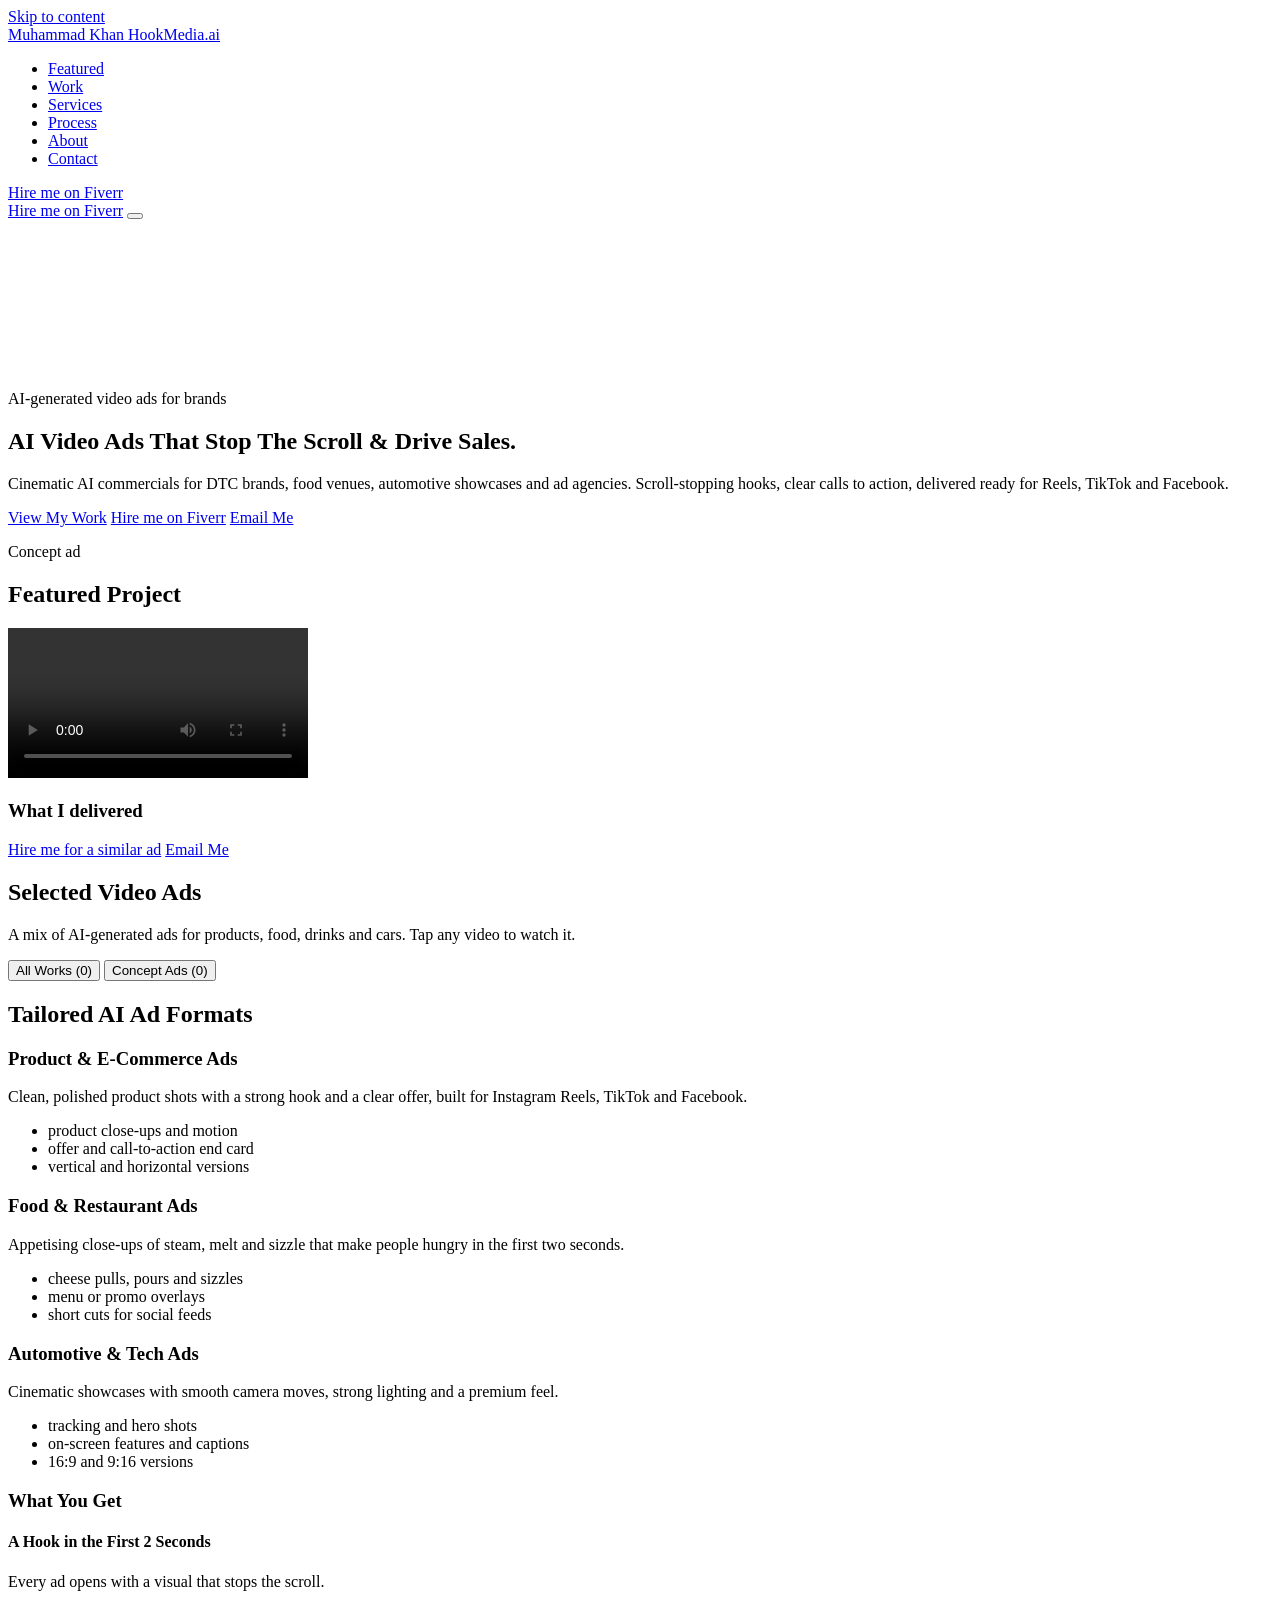
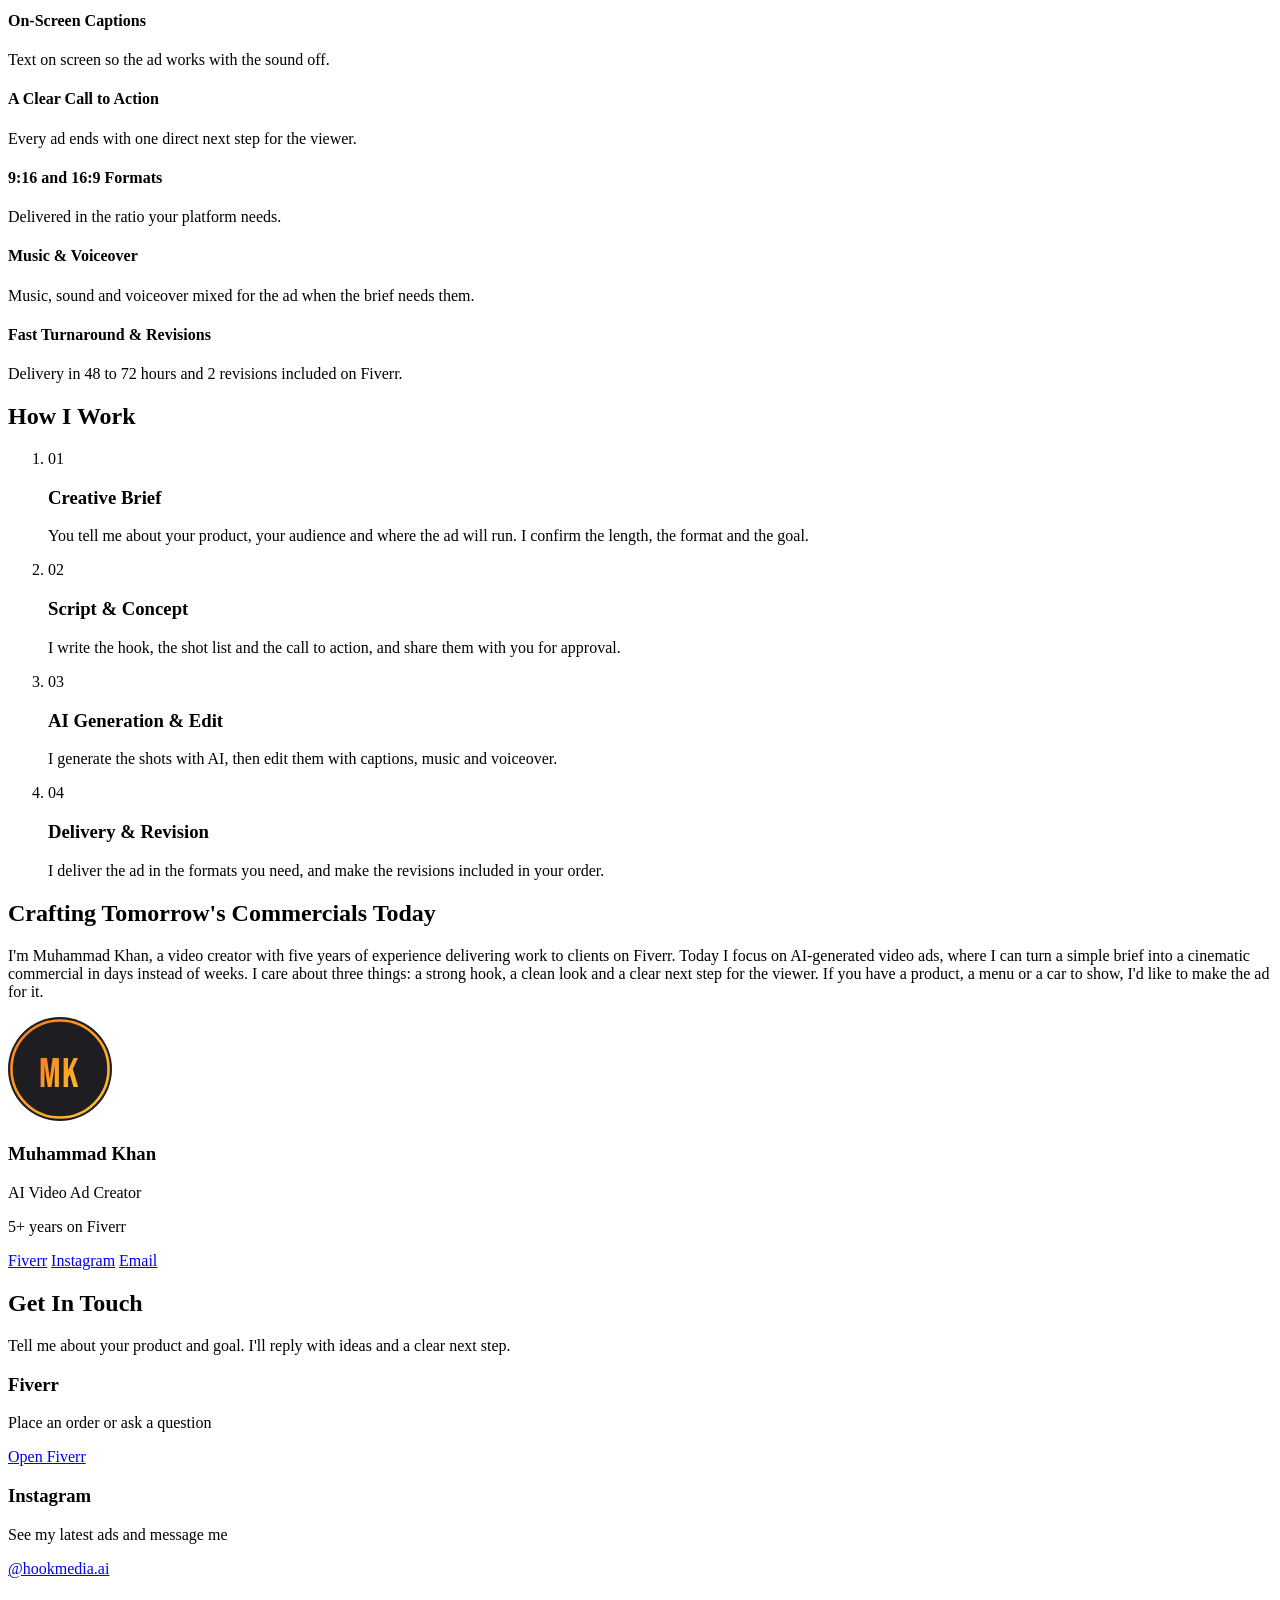
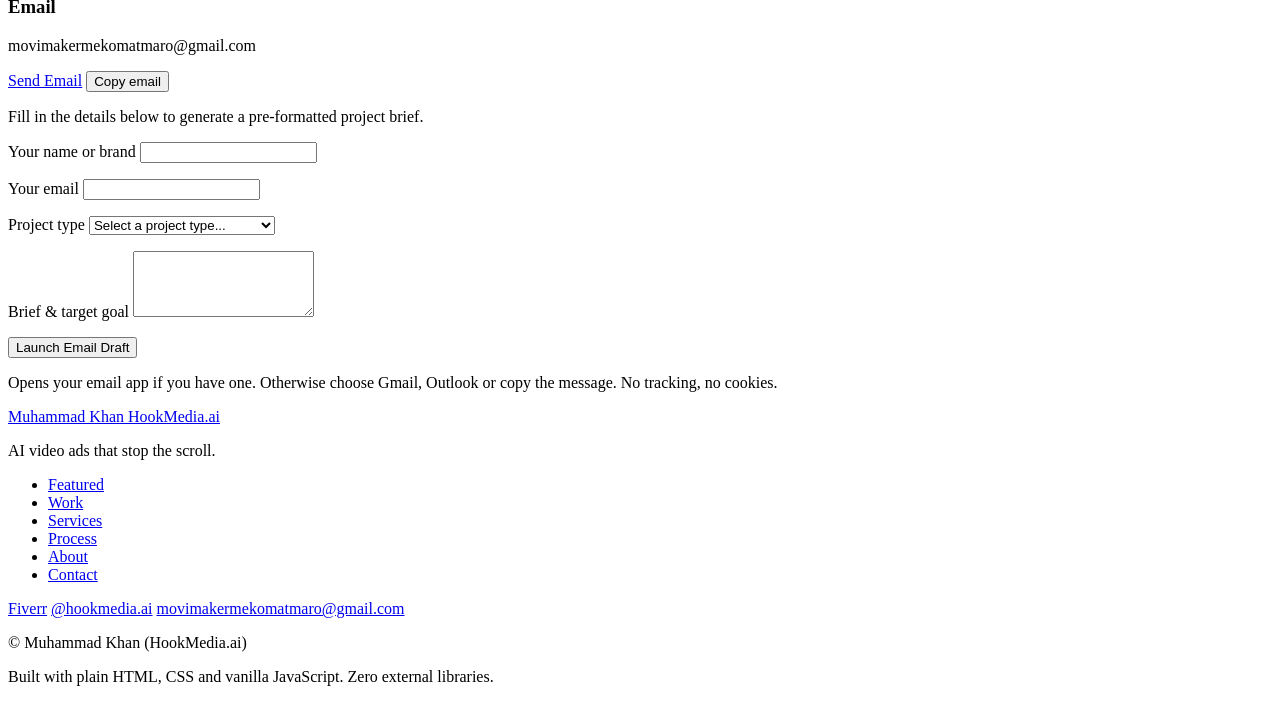
==== index.html @ 30b2254e "Add files via upload" ====
<!DOCTYPE html>
<html lang="en">
<head>
  <meta charset="UTF-8">
  <meta name="viewport" content="width=device-width, initial-scale=1.0">
  <title>Muhammad Khan | HookMedia.ai: AI Video Ads for Brands</title>
  <meta name="description" content="Muhammad Khan creates AI video ads for e-commerce, food, automotive and tech brands, with 5 years on Fiverr.">
  <meta name="author" content="Muhammad Khan">
  <meta name="robots" content="index, follow">
  <meta name="theme-color" content="#0B0B0C">
  <link rel="canonical" href="https://khan0431409.github.io/hookmedia-portfolio/">

  <!-- Open Graph -->
  <meta property="og:type" content="website">
  <meta property="og:title" content="Muhammad Khan | HookMedia.ai: AI Video Ads for Brands">
  <meta property="og:description" content="Muhammad Khan creates AI video ads for e-commerce, food, automotive and tech brands, with 5 years on Fiverr.">
  <meta property="og:url" content="https://khan0431409.github.io/hookmedia-portfolio/">
  <meta property="og:image" content="https://khan0431409.github.io/hookmedia-portfolio/assets/images/og-image.jpg">

  <!-- Twitter Card -->
  <meta name="twitter:card" content="summary_large_image">
  <meta name="twitter:title" content="Muhammad Khan | HookMedia.ai: AI Video Ads for Brands">
  <meta name="twitter:description" content="Muhammad Khan creates AI video ads for e-commerce, food, automotive and tech brands, with 5 years on Fiverr.">
  <meta name="twitter:image" content="https://khan0431409.github.io/hookmedia-portfolio/assets/images/og-image.jpg">

  <!-- Favicon -->
  <link rel="icon" type="image/svg+xml" href="assets/favicon.svg">
  <link rel="icon" type="image/svg+xml" href="data:image/svg+xml,%3Csvg xmlns='http://www.w3.org/2000/svg' viewBox='0 0 64 64'%3E%3Crect width='64' height='64' rx='14' fill='%230B0B0C'/%3E%3Cdefs%3E%3ClinearGradient id='g' x1='0' y1='0' x2='1' y2='1'%3E%3Cstop offset='0%25' stop-color='%23FF7A1A'/%3E%3Cstop offset='100%25' stop-color='%23FFC72C'/%3E%3C/linearGradient%3E%3C/defs%3E%3Ctext x='50%25' y='54%25' dominant-baseline='middle' text-anchor='middle' font-family='sans-serif' font-weight='900' font-size='28' fill='url(%23g)'%3EMK%3C/text%3E%3C/svg%3E">

  <!-- Google Fonts: Bebas Neue & Inter -->
  <link rel="preconnect" href="https://fonts.googleapis.com">
  <link rel="preconnect" href="https://fonts.gstatic.com" crossorigin>
  <link href="https://fonts.googleapis.com/css2?family=Bebas+Neue&family=Inter:wght@400;500;600;700&display=swap" rel="stylesheet">

  <link rel="stylesheet" href="css/style.css">
  <script src="js/main.js" defer></script>
</head>
<body>
  <a href="#main-content" class="skip-link">Skip to content</a>

  <!-- Sticky Header -->
  <header class="site-header" id="site-header">
    <div class="container header-inner">
      <a href="#hero" class="brand-wordmark" aria-label="Muhammad Khan - HookMedia.ai Home">
        <span class="brand-name">Muhammad Khan</span>
        <span class="brand-tag">HookMedia.ai</span>
      </a>

      <nav class="main-nav" id="main-nav" aria-label="Primary Navigation">
        <ul class="nav-list">
          <li id="nav-featured-item"><a href="#featured-work" class="nav-link">Featured</a></li>
          <li><a href="#work" class="nav-link">Work</a></li>
          <li><a href="#services" class="nav-link">Services</a></li>
          <li><a href="#process" class="nav-link">Process</a></li>
          <li><a href="#about" class="nav-link">About</a></li>
          <li><a href="#contact" class="nav-link">Contact</a></li>
        </ul>
        <a href="https://www.fiverr.com/s/em85mwj" target="_blank" rel="noopener noreferrer" class="btn btn-primary btn-sm nav-cta-mobile">Hire me on Fiverr</a>
      </nav>

      <div class="header-actions">
        <a href="https://www.fiverr.com/s/em85mwj" target="_blank" rel="noopener noreferrer" class="btn btn-primary btn-sm header-cta">Hire me on Fiverr</a>
        <button type="button" class="menu-toggle" id="menu-toggle" aria-expanded="false" aria-controls="main-nav" aria-label="Open navigation menu">
          <span class="hamburger-line"></span>
          <span class="hamburger-line"></span>
          <span class="hamburger-line"></span>
        </button>
      </div>
    </div>
  </header>

  <main id="main-content">
    <!-- Hero Section -->
    <section id="hero" class="hero-section">
      <div class="hero-media" id="hero-media">
        <video id="hero-video" class="hero-video" muted loop playsinline preload="metadata" aria-hidden="true"></video>
        <div class="hero-overlay"></div>
        <p class="hero-caption" id="hero-caption" hidden></p>
      </div>

      <div class="container hero-content">
        <p class="hero-eyebrow">AI-generated video ads for brands</p>
        <h1 class="hero-title">AI Video Ads That Stop The Scroll &amp; Drive Sales.</h1>
        <p class="hero-subtext">Cinematic AI commercials for DTC brands, food venues, automotive showcases and ad agencies. Scroll-stopping hooks, clear calls to action, delivered ready for Reels, TikTok and Facebook.</p>

        <div class="hero-buttons">
          <a href="#work" class="btn btn-primary">View My Work</a>
          <a href="https://www.fiverr.com/s/em85mwj" target="_blank" rel="noopener noreferrer" class="btn btn-secondary">Hire me on Fiverr</a>
          <a href="mailto:movimakermekomatmaro@gmail.com" class="btn btn-outline">Email Me</a>
        </div>

        <ul class="hero-badges" id="hero-badges" aria-label="Key highlights">
          <!-- Rendered from HERO_BADGES in js/main.js -->
        </ul>
      </div>
    </section>

    <!-- Featured Project Section -->
    <section id="featured-work" class="section featured-section reveal">
      <div class="container">
        <div class="featured-header">
          <span class="badge" id="featured-badge">Concept ad</span>
          <h2 class="section-title" id="featured-heading">Featured Project</h2>
        </div>

        <div class="featured-stage">
          <div class="featured-player-wrap" id="featured-player-wrap">
            <video id="featured-video" class="featured-video" controls playsinline preload="metadata"></video>
          </div>
          <p class="disclaimer-text" id="featured-disclaimer" hidden></p>
        </div>

        <div class="featured-details">
          <ul class="spec-chips" id="featured-chips" aria-label="Video specifications"></ul>
          <p class="featured-summary" id="featured-summary"></p>
          <p class="featured-paragraph" id="featured-paragraph"></p>

          <div class="featured-deliverables">
            <h3 class="subsection-title">What I delivered</h3>
            <ul class="deliverables-list" id="featured-bullets"></ul>
          </div>

          <div class="featured-actions">
            <a href="https://www.fiverr.com/s/em85mwj" target="_blank" rel="noopener noreferrer" class="btn btn-primary">Hire me for a similar ad</a>
            <a href="mailto:movimakermekomatmaro@gmail.com" class="btn btn-outline">Email Me</a>
          </div>
        </div>
      </div>
    </section>

    <!-- Work Grid Section -->
    <section id="work" class="section work-section reveal">
      <div class="container">
        <div class="section-header">
          <h2 class="section-title">Selected Video Ads</h2>
          <p class="section-subtext">A mix of AI-generated ads for products, food, drinks and cars. Tap any video to watch it.</p>
        </div>

        <div class="filter-bar" role="group" aria-label="Filter video projects" id="filter-bar">
          <button type="button" class="filter-btn active" data-filter="all" id="filter-all">All Works (0)</button>
          <button type="button" class="filter-btn" data-filter="client" id="filter-client" hidden>Client Work (0)</button>
          <button type="button" class="filter-btn" data-filter="concept" id="filter-concept">Concept Ads (0)</button>
        </div>

        <div class="work-grid" id="work-grid">
          <!-- Cards rendered dynamically from PROJECTS in js/main.js -->
        </div>
      </div>
    </section>

    <!-- Services Section -->
    <section id="services" class="section services-section reveal">
      <div class="container">
        <div class="section-header">
          <h2 class="section-title">Tailored AI Ad Formats</h2>
        </div>

        <div class="services-grid">
          <article class="card service-card">
            <h3 class="card-title">Product &amp; E-Commerce Ads</h3>
            <p class="card-text">Clean, polished product shots with a strong hook and a clear offer, built for Instagram Reels, TikTok and Facebook.</p>
            <ul class="card-bullets">
              <li>product close-ups and motion</li>
              <li>offer and call-to-action end card</li>
              <li>vertical and horizontal versions</li>
            </ul>
          </article>

          <article class="card service-card">
            <h3 class="card-title">Food &amp; Restaurant Ads</h3>
            <p class="card-text">Appetising close-ups of steam, melt and sizzle that make people hungry in the first two seconds.</p>
            <ul class="card-bullets">
              <li>cheese pulls, pours and sizzles</li>
              <li>menu or promo overlays</li>
              <li>short cuts for social feeds</li>
            </ul>
          </article>

          <article class="card service-card">
            <h3 class="card-title">Automotive &amp; Tech Ads</h3>
            <p class="card-text">Cinematic showcases with smooth camera moves, strong lighting and a premium feel.</p>
            <ul class="card-bullets">
              <li>tracking and hero shots</li>
              <li>on-screen features and captions</li>
              <li>16:9 and 9:16 versions</li>
            </ul>
          </article>
        </div>

        <div class="what-you-get">
          <h3 class="subsection-title">What You Get</h3>
          <div class="features-grid">
            <article class="card feature-card">
              <h4 class="feature-title">A Hook in the First 2 Seconds</h4>
              <p class="feature-text">Every ad opens with a visual that stops the scroll.</p>
            </article>

            <article class="card feature-card">
              <h4 class="feature-title">On-Screen Captions</h4>
              <p class="feature-text">Text on screen so the ad works with the sound off.</p>
            </article>

            <article class="card feature-card">
              <h4 class="feature-title">A Clear Call to Action</h4>
              <p class="feature-text">Every ad ends with one direct next step for the viewer.</p>
            </article>

            <article class="card feature-card">
              <h4 class="feature-title">9:16 and 16:9 Formats</h4>
              <p class="feature-text">Delivered in the ratio your platform needs.</p>
            </article>

            <article class="card feature-card">
              <h4 class="feature-title">Music &amp; Voiceover</h4>
              <p class="feature-text">Music, sound and voiceover mixed for the ad when the brief needs them.</p>
            </article>

            <article class="card feature-card">
              <h4 class="feature-title">Fast Turnaround &amp; Revisions</h4>
              <p class="feature-text" id="turnaround-copy">Delivery in 48 to 72 hours and 2 revisions included on Fiverr.</p>
            </article>
          </div>
        </div>
      </div>
    </section>

    <!-- Process Section -->
    <section id="process" class="section process-section reveal">
      <div class="container">
        <div class="section-header">
          <h2 class="section-title">How I Work</h2>
        </div>

        <ol class="process-grid">
          <li class="card process-card">
            <span class="step-number" aria-hidden="true">01</span>
            <h3 class="card-title">Creative Brief</h3>
            <p class="card-text">You tell me about your product, your audience and where the ad will run. I confirm the length, the format and the goal.</p>
          </li>

          <li class="card process-card">
            <span class="step-number" aria-hidden="true">02</span>
            <h3 class="card-title">Script &amp; Concept</h3>
            <p class="card-text">I write the hook, the shot list and the call to action, and share them with you for approval.</p>
          </li>

          <li class="card process-card">
            <span class="step-number" aria-hidden="true">03</span>
            <h3 class="card-title">AI Generation &amp; Edit</h3>
            <p class="card-text">I generate the shots with AI, then edit them with captions, music and voiceover.</p>
          </li>

          <li class="card process-card">
            <span class="step-number" aria-hidden="true">04</span>
            <h3 class="card-title">Delivery &amp; Revision</h3>
            <p class="card-text">I deliver the ad in the formats you need, and make the revisions included in your order.</p>
          </li>
        </ol>
      </div>
    </section>

    <!-- About Section -->
    <section id="about" class="section about-section reveal">
      <div class="container">
        <div class="about-layout">
          <div class="about-content">
            <h2 class="section-title">Crafting Tomorrow's Commercials Today</h2>
            <p class="about-bio">I'm Muhammad Khan, a video creator with five years of experience delivering work to clients on Fiverr. Today I focus on AI-generated video ads, where I can turn a simple brief into a cinematic commercial in days instead of weeks. I care about three things: a strong hook, a clean look and a clear next step for the viewer. If you have a product, a menu or a car to show, I'd like to make the ad for it.</p>
          </div>

          <aside class="card profile-card" aria-label="Creator Profile">
            <div class="avatar-ring">
              <!-- Inline SVG MK Monogram Avatar (replaceable by an <img> tag) -->
              <svg class="mk-avatar" viewBox="0 0 120 120" width="104" height="104" role="img" aria-label="MK monogram avatar">
                <defs>
                  <linearGradient id="mk-grad" x1="0%" y1="0%" x2="100%" y2="100%">
                    <stop offset="0%" stop-color="#FF7A1A"/>
                    <stop offset="100%" stop-color="#FFC72C"/>
                  </linearGradient>
                </defs>
                <rect width="120" height="120" rx="60" fill="#1E1E22"/>
                <circle cx="60" cy="60" r="56" fill="none" stroke="url(#mk-grad)" stroke-width="3"/>
                <text x="50%" y="54%" dominant-baseline="middle" text-anchor="middle" fill="url(#mk-grad)" font-family="'Bebas Neue', sans-serif" font-size="46" letter-spacing="2">MK</text>
              </svg>
            </div>

            <h3 class="profile-name">Muhammad Khan</h3>
            <p class="profile-role">AI Video Ad Creator</p>
            <p class="profile-exp">5+ years on Fiverr</p>

            <div class="profile-links">
              <a href="https://www.fiverr.com/s/em85mwj" target="_blank" rel="noopener noreferrer" class="btn btn-primary btn-xs">Fiverr</a>
              <a href="https://www.instagram.com/hookmedia.ai/" target="_blank" rel="noopener noreferrer" class="btn btn-secondary btn-xs">Instagram</a>
              <a href="mailto:movimakermekomatmaro@gmail.com" class="btn btn-outline btn-xs">Email</a>
            </div>
          </aside>
        </div>
      </div>
    </section>

    <!-- Contact Section -->
    <section id="contact" class="section contact-section reveal">
      <div class="container">
        <div class="section-header">
          <h2 class="section-title">Get In Touch</h2>
          <p class="section-subtext">Tell me about your product and goal. I'll reply with ideas and a clear next step.</p>
        </div>

        <div class="channels-grid">
          <article class="card channel-card">
            <h3 class="card-title">Fiverr</h3>
            <p class="card-text">Place an order or ask a question</p>
            <a href="https://www.fiverr.com/s/em85mwj" target="_blank" rel="noopener noreferrer" class="btn btn-secondary btn-sm">Open Fiverr</a>
          </article>

          <article class="card channel-card">
            <h3 class="card-title">Instagram</h3>
            <p class="card-text">See my latest ads and message me</p>
            <a href="https://www.instagram.com/hookmedia.ai/" target="_blank" rel="noopener noreferrer" class="btn btn-secondary btn-sm">@hookmedia.ai</a>
          </article>

          <article class="card channel-card">
            <h3 class="card-title">Email</h3>
            <p class="card-text email-display">movimakermekomatmaro@gmail.com</p>
            <div class="channel-actions">
              <a href="mailto:movimakermekomatmaro@gmail.com" class="btn btn-secondary btn-sm">Send Email</a>
              <button type="button" class="btn btn-outline btn-sm" id="channel-copy-email" data-copy-email>Copy email</button>
            </div>
          </article>
        </div>

        <div class="card enquiry-wrapper">
          <p class="enquiry-intro">Fill in the details below to generate a pre-formatted project brief.</p>

          <form id="enquiry-form" class="enquiry-form" novalidate>
            <div class="form-row">
              <div class="form-group">
                <label for="field-name" class="form-label">Your name or brand</label>
                <input type="text" id="field-name" name="name" class="form-input" autocomplete="name" required>
                <p class="field-error" id="error-name" aria-live="polite"></p>
              </div>

              <div class="form-group">
                <label for="field-email" class="form-label">Your email</label>
                <input type="email" id="field-email" name="email" class="form-input" autocomplete="email" required>
                <p class="field-error" id="error-email" aria-live="polite"></p>
              </div>
            </div>

            <div class="form-group">
              <label for="field-type" class="form-label">Project type</label>
              <select id="field-type" name="type" class="form-select" required>
                <option value="">Select a project type...</option>
                <option value="Product or E-Commerce Ad">Product or E-Commerce Ad</option>
                <option value="Food or Restaurant Ad">Food or Restaurant Ad</option>
                <option value="Automotive Ad">Automotive Ad</option>
                <option value="Brand or SaaS Video Ad">Brand or SaaS Video Ad</option>
                <option value="Other">Other</option>
              </select>
              <p class="field-error" id="error-type" aria-live="polite"></p>
            </div>

            <div class="form-group">
              <label for="field-brief" class="form-label">Brief &amp; target goal</label>
              <textarea id="field-brief" name="brief" rows="4" class="form-textarea" required></textarea>
              <p class="field-error" id="error-brief" aria-live="polite"></p>
            </div>

            <div class="form-submit-row">
              <button type="submit" class="btn btn-primary">Launch Email Draft</button>
              <p class="form-helper">Opens your email app if you have one. Otherwise choose Gmail, Outlook or copy the message. No tracking, no cookies.</p>
            </div>
          </form>

          <!-- Fallback Send Panel -->
          <div id="send-options-panel" class="send-panel" hidden>
            <h3 id="send-panel-heading" class="send-panel-title" tabindex="-1">Choose how to send</h3>
            <p class="send-panel-subtext">If your email app didn't open, use one of these:</p>

            <div class="send-panel-buttons">
              <a id="btn-send-gmail" href="#" target="_blank" rel="noopener noreferrer" class="btn btn-primary btn-sm">Open in Gmail</a>
              <a id="btn-send-outlook" href="#" target="_blank" rel="noopener noreferrer" class="btn btn-secondary btn-sm">Open in Outlook</a>
              <button type="button" id="btn-copy-message" class="btn btn-outline btn-sm">Copy the full message</button>
              <button type="button" id="btn-copy-address" class="btn btn-outline btn-sm">Copy my email address</button>
              <a href="https://www.instagram.com/hookmedia.ai/" target="_blank" rel="noopener noreferrer" class="btn btn-outline btn-sm">Message me on Instagram</a>
              <a href="https://www.fiverr.com/s/em85mwj" target="_blank" rel="noopener noreferrer" class="btn btn-outline btn-sm">Message me on Fiverr</a>
            </div>
          </div>
        </div>
      </div>
    </section>
  </main>

  <!-- Footer -->
  <footer class="site-footer">
    <div class="container footer-inner">
      <div class="footer-brand">
        <a href="#hero" class="brand-wordmark">
          <span class="brand-name">Muhammad Khan</span>
          <span class="brand-tag">HookMedia.ai</span>
        </a>
        <p class="footer-tagline">AI video ads that stop the scroll.</p>
      </div>

      <nav class="footer-nav" aria-label="Footer Navigation">
        <ul class="footer-links">
          <li id="footer-featured-item"><a href="#featured-work">Featured</a></li>
          <li><a href="#work">Work</a></li>
          <li><a href="#services">Services</a></li>
          <li><a href="#process">Process</a></li>
          <li><a href="#about">About</a></li>
          <li><a href="#contact">Contact</a></li>
        </ul>
      </nav>

      <div class="footer-social">
        <a href="https://www.fiverr.com/s/em85mwj" target="_blank" rel="noopener noreferrer">Fiverr</a>
        <a href="https://www.instagram.com/hookmedia.ai/" target="_blank" rel="noopener noreferrer">@hookmedia.ai</a>
        <a href="mailto:movimakermekomatmaro@gmail.com">movimakermekomatmaro@gmail.com</a>
      </div>

      <div class="footer-bottom">
        <p>&copy; <span id="current-year"></span> Muhammad Khan (HookMedia.ai)</p>
        <p class="footer-tech">Built with plain HTML, CSS and vanilla JavaScript. Zero external libraries.</p>
      </div>
    </div>
  </footer>

  <!-- Accessible Lightbox Modal -->
  <div id="video-lightbox" class="lightbox" role="dialog" aria-modal="true" aria-labelledby="lightbox-title" hidden>
    <div class="lightbox-backdrop" id="lightbox-backdrop"></div>
    <div class="lightbox-dialog">
      <div class="lightbox-top">
        <div class="lightbox-badges">
          <span class="badge" id="lightbox-badge">Concept ad</span>
          <span class="lightbox-meta" id="lightbox-meta"></span>
        </div>
        <button type="button" class="lightbox-close" id="lightbox-close" aria-label="Close video player">&times;</button>
      </div>

      <div class="lightbox-media" id="lightbox-media">
        <video id="lightbox-video" class="lightbox-video" controls playsinline></video>
      </div>

      <div class="lightbox-info">
        <h2 id="lightbox-title" class="lightbox-title"></h2>
        <p id="lightbox-description" class="lightbox-description"></p>
        <p id="lightbox-disclaimer" class="disclaimer-text" hidden></p>
      </div>
    </div>
  </div>
</body>
</html>
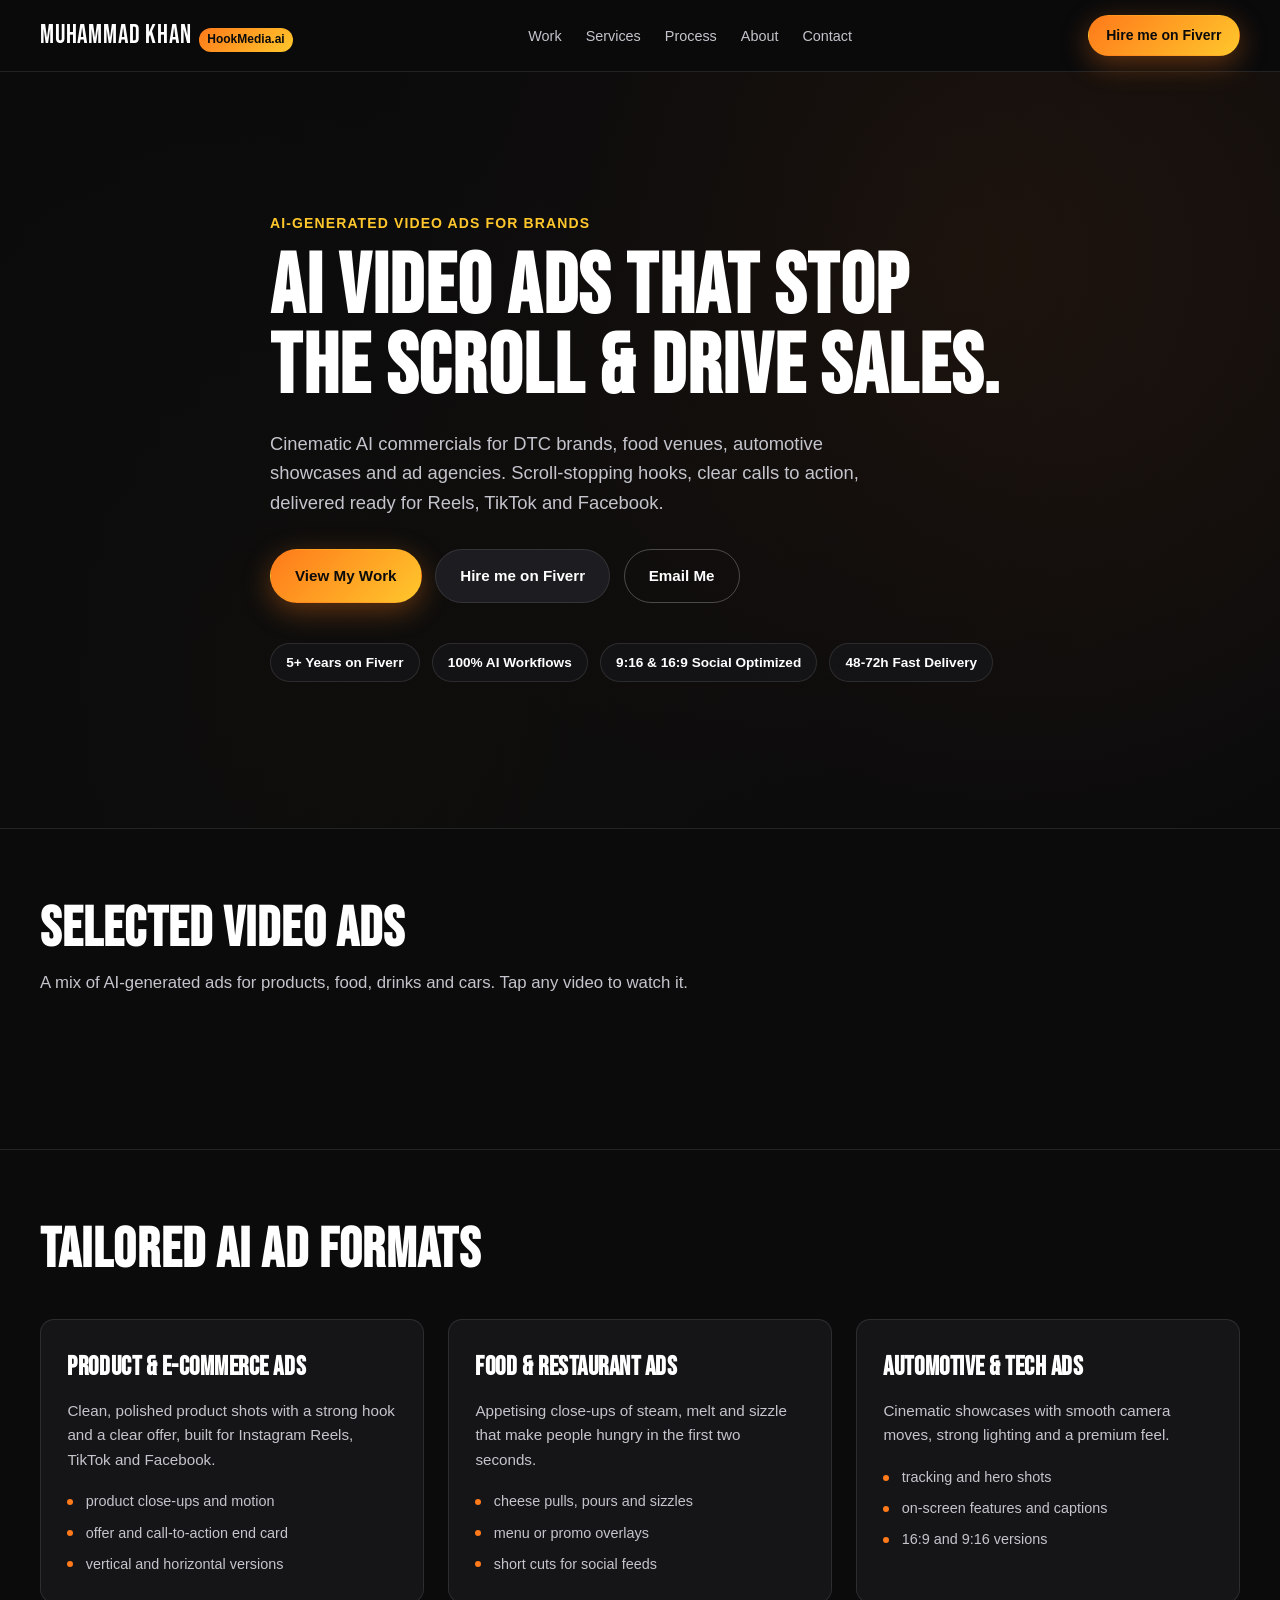
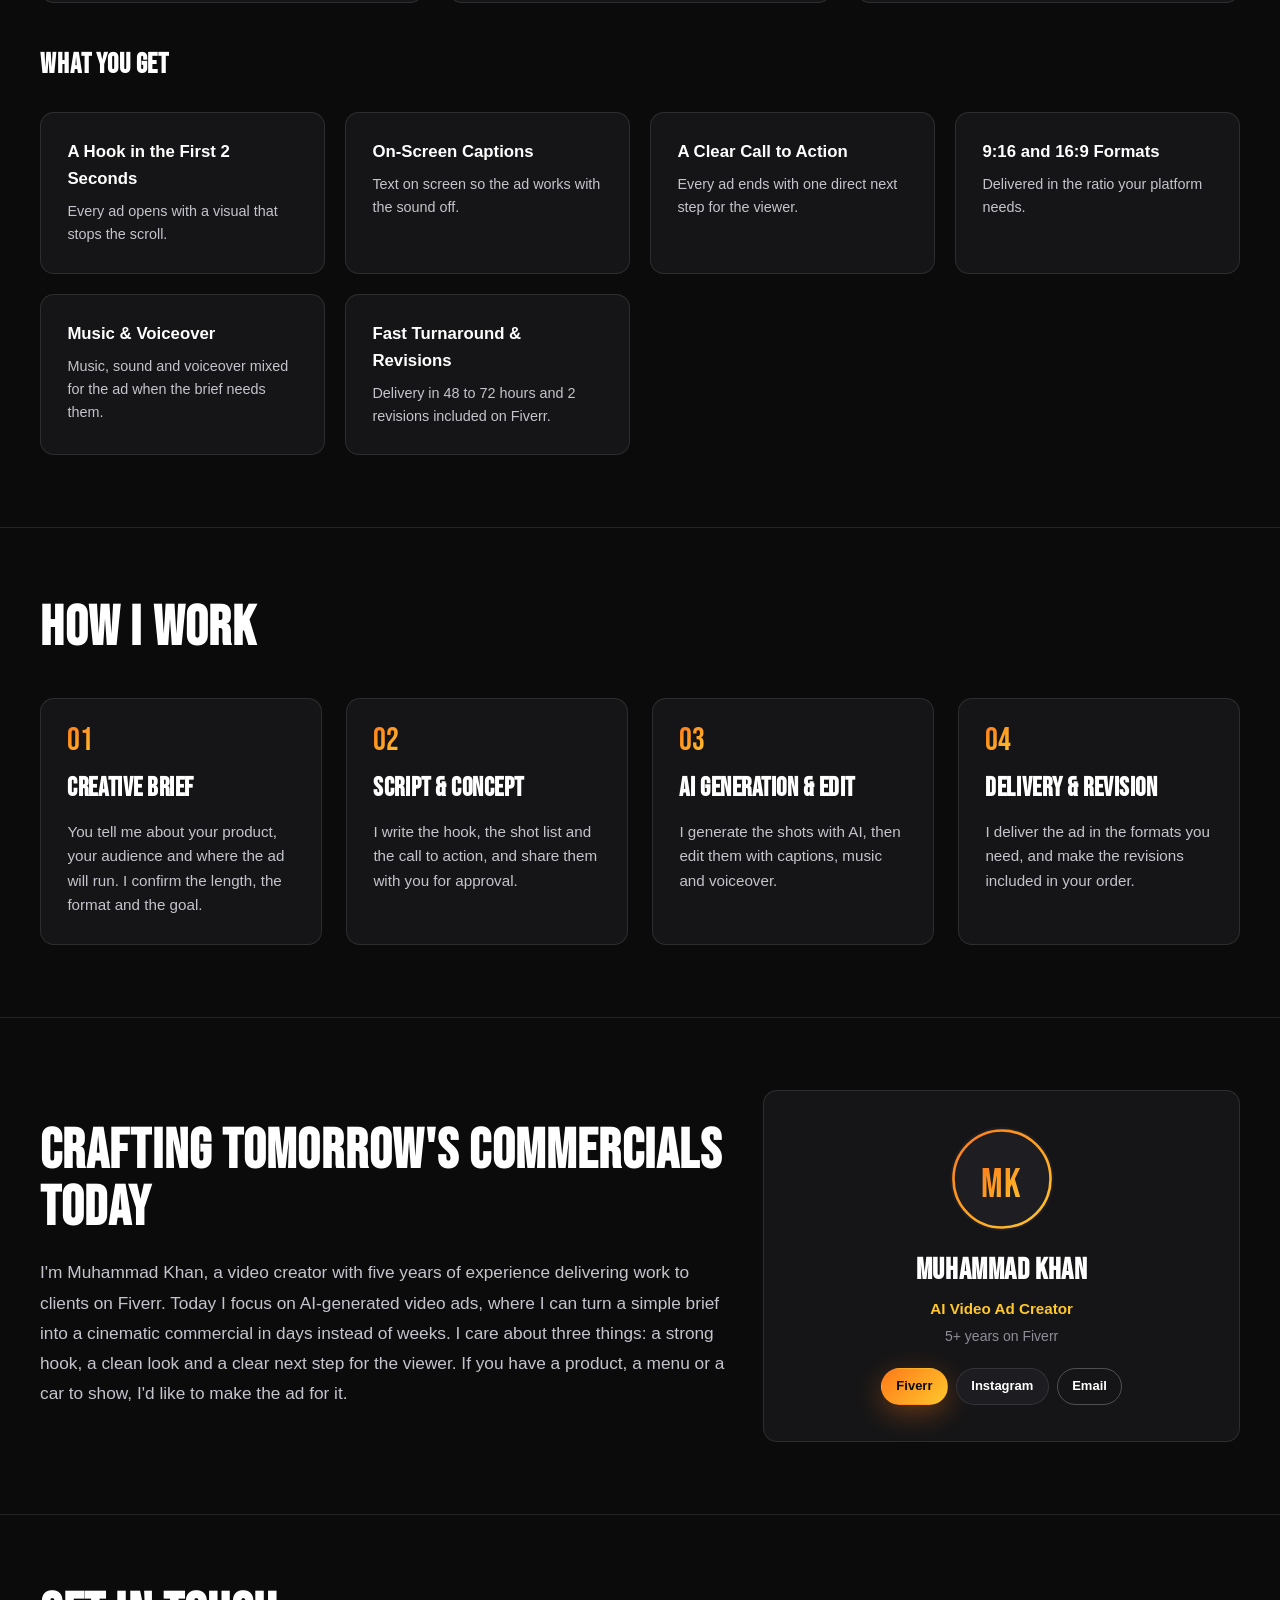
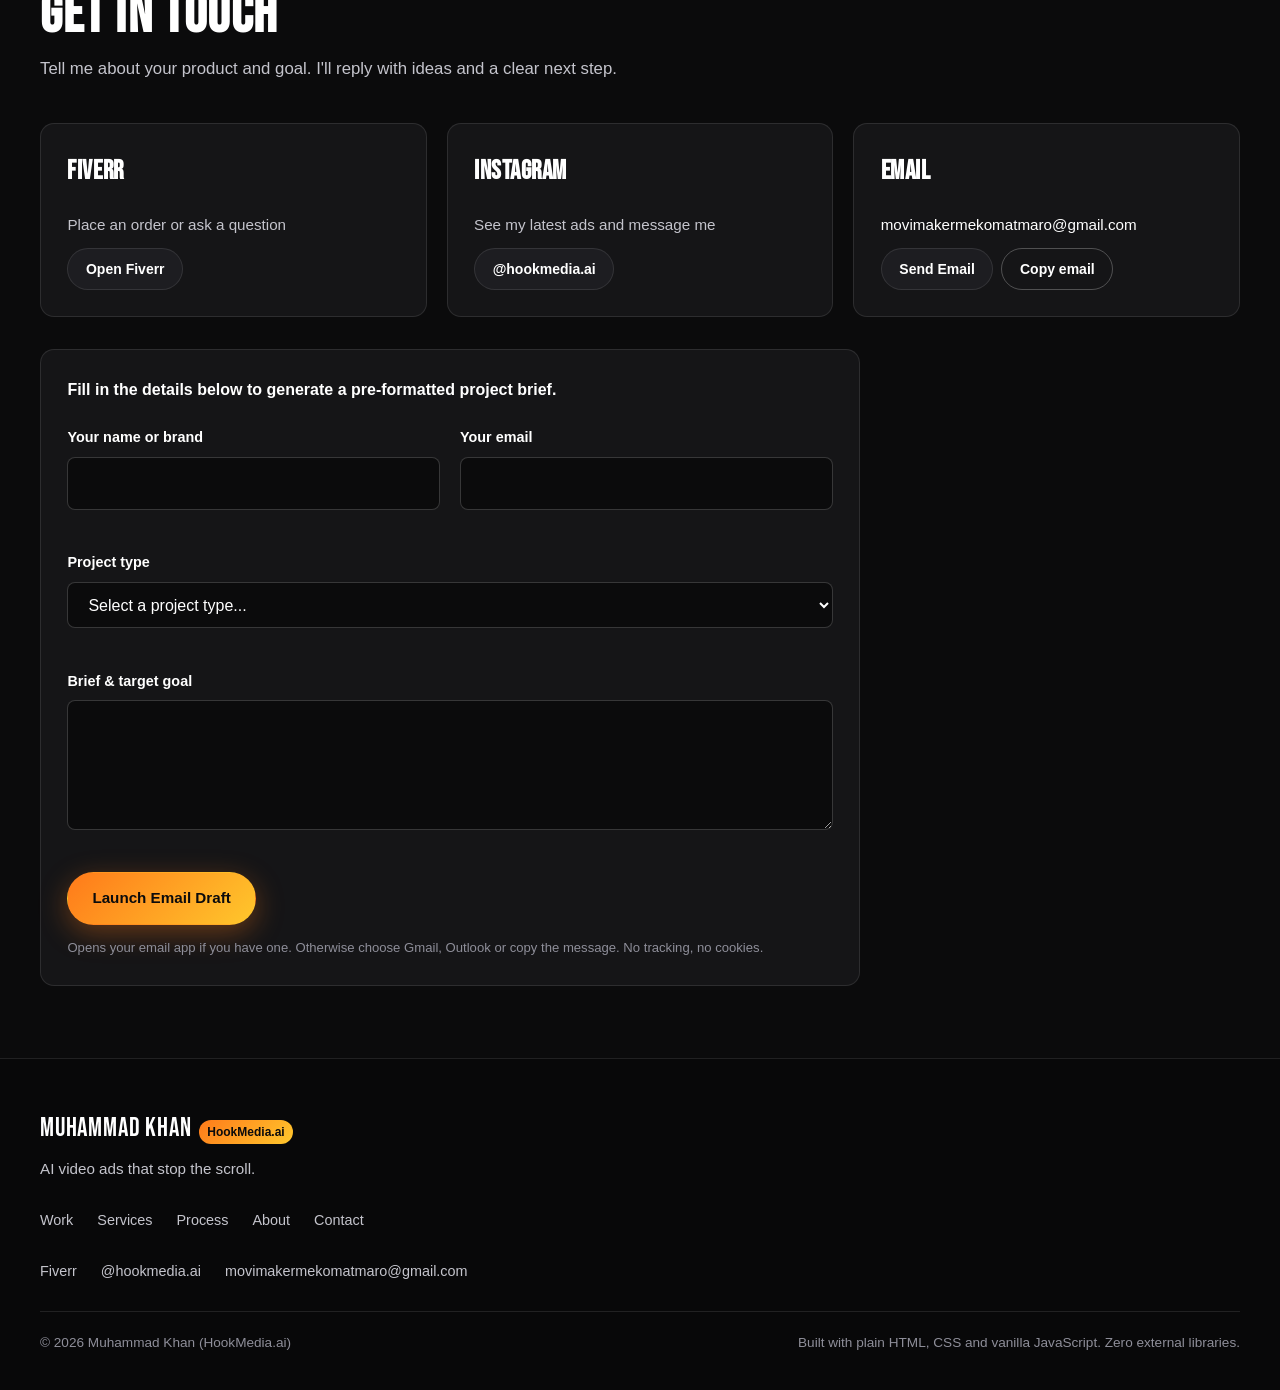
==== commit 94a28e6f: "Add files via upload" ====
--- a/index.html
+++ b/index.html
@@ -15,16 +15,16 @@
   <meta property="og:title" content="Muhammad Khan | HookMedia.ai: AI Video Ads for Brands">
   <meta property="og:description" content="Muhammad Khan creates AI video ads for e-commerce, food, automotive and tech brands, with 5 years on Fiverr.">
   <meta property="og:url" content="https://khan0431409.github.io/hookmedia-portfolio/">
-  <meta property="og:image" content="https://khan0431409.github.io/hookmedia-portfolio/assets/images/og-image.jpg">
+  <meta property="og:image" content="https://khan0431409.github.io/hookmedia-portfolio/og-image.jpg">
 
   <!-- Twitter Card -->
   <meta name="twitter:card" content="summary_large_image">
   <meta name="twitter:title" content="Muhammad Khan | HookMedia.ai: AI Video Ads for Brands">
   <meta name="twitter:description" content="Muhammad Khan creates AI video ads for e-commerce, food, automotive and tech brands, with 5 years on Fiverr.">
-  <meta name="twitter:image" content="https://khan0431409.github.io/hookmedia-portfolio/assets/images/og-image.jpg">
+  <meta name="twitter:image" content="https://khan0431409.github.io/hookmedia-portfolio/og-image.jpg">
 
   <!-- Favicon -->
-  <link rel="icon" type="image/svg+xml" href="assets/favicon.svg">
+  <link rel="icon" type="image/svg+xml" href="favicon.svg">
   <link rel="icon" type="image/svg+xml" href="data:image/svg+xml,%3Csvg xmlns='http://www.w3.org/2000/svg' viewBox='0 0 64 64'%3E%3Crect width='64' height='64' rx='14' fill='%230B0B0C'/%3E%3Cdefs%3E%3ClinearGradient id='g' x1='0' y1='0' x2='1' y2='1'%3E%3Cstop offset='0%25' stop-color='%23FF7A1A'/%3E%3Cstop offset='100%25' stop-color='%23FFC72C'/%3E%3C/linearGradient%3E%3C/defs%3E%3Ctext x='50%25' y='54%25' dominant-baseline='middle' text-anchor='middle' font-family='sans-serif' font-weight='900' font-size='28' fill='url(%23g)'%3EMK%3C/text%3E%3C/svg%3E">
 
   <!-- Google Fonts: Bebas Neue & Inter -->
@@ -32,8 +32,8 @@
   <link rel="preconnect" href="https://fonts.gstatic.com" crossorigin>
   <link href="https://fonts.googleapis.com/css2?family=Bebas+Neue&family=Inter:wght@400;500;600;700&display=swap" rel="stylesheet">
 
-  <link rel="stylesheet" href="css/style.css">
-  <script src="js/main.js" defer></script>
+  <link rel="stylesheet" href="style.css">
+  <script src="main.js" defer></script>
 </head>
 <body>
   <a href="#main-content" class="skip-link">Skip to content</a>
@@ -90,7 +90,7 @@
         </div>
 
         <ul class="hero-badges" id="hero-badges" aria-label="Key highlights">
-          <!-- Rendered from HERO_BADGES in js/main.js -->
+          <!-- Rendered from HERO_BADGES in main.js -->
         </ul>
       </div>
     </section>
@@ -143,7 +143,7 @@
         </div>
 
         <div class="work-grid" id="work-grid">
-          <!-- Cards rendered dynamically from PROJECTS in js/main.js -->
+          <!-- Cards rendered dynamically from PROJECTS in main.js -->
         </div>
       </div>
     </section>
--- a/style.css
+++ b/style.css
@@ -0,0 +1,1258 @@
+/* ==========================================================================
+   HookMedia.ai — Design System & Custom Properties
+   ========================================================================== */
+:root {
+  --bg-primary: #0B0B0C;
+  --bg-surface: #151517;
+  --bg-surface-elevated: #1D1D21;
+  --border-subtle: rgba(255, 255, 255, 0.1);
+  --border-accent: rgba(255, 122, 26, 0.45);
+
+  --text-primary: #FFFFFF;
+  --text-secondary: #C4C4CC;
+  --text-muted: #8E8E99;
+
+  --accent-orange: #FF7A1A;
+  --accent-yellow: #FFC72C;
+  --gradient-cta: linear-gradient(135deg, #FF7A1A 0%, #FFC72C 100%);
+  --glow-cta: 0 8px 28px rgba(255, 122, 26, 0.35);
+  --glow-card: 0 12px 32px rgba(255, 122, 26, 0.14);
+
+  --font-display: 'Bebas Neue', Impact, 'Arial Narrow', sans-serif;
+  --font-body: 'Inter', -apple-system, BlinkMacSystemFont, 'Segoe UI', Roboto, sans-serif;
+
+  --radius-sm: 8px;
+  --radius-md: 14px;
+  --radius-lg: 20px;
+  --radius-pill: 999px;
+
+  --space-xs: 0.5rem;
+  --space-sm: 1rem;
+  --space-md: 1.5rem;
+  --space-lg: 2.5rem;
+  --space-xl: 4.5rem;
+
+  --container-max: 1240px;
+  --header-height: 72px;
+}
+
+*,
+*::before,
+*::after {
+  box-sizing: border-box;
+}
+
+html {
+  scroll-behavior: smooth;
+  background-color: var(--bg-primary);
+  color: var(--text-primary);
+  font-family: var(--font-body);
+  font-size: 16px;
+  line-height: 1.6;
+  -webkit-text-size-adjust: 100%;
+}
+
+body {
+  margin: 0;
+  background-color: var(--bg-primary);
+  color: var(--text-primary);
+  overflow-x: hidden;
+  min-height: 100vh;
+  display: flex;
+  flex-direction: column;
+}
+
+main {
+  flex: 1;
+}
+
+img,
+video,
+svg {
+  display: block;
+  max-width: 100%;
+}
+
+a {
+  color: inherit;
+  text-decoration: none;
+}
+
+ul,
+ol {
+  margin: 0;
+  padding: 0;
+  list-style: none;
+}
+
+h1, h2, h3, h4, p {
+  margin: 0;
+}
+
+button,
+input,
+select,
+textarea {
+  font: inherit;
+  color: inherit;
+}
+
+:focus-visible {
+  outline: 2px solid var(--accent-yellow);
+  outline-offset: 3px;
+}
+
+[hidden] {
+  display: none !important;
+}
+
+.container {
+  width: 100%;
+  max-width: var(--container-max);
+  margin-inline: auto;
+  padding-inline: 1.25rem;
+}
+
+.section {
+  padding-block: var(--space-xl);
+  border-top: 1px solid var(--border-subtle);
+}
+
+.section-header {
+  max-width: 680px;
+  margin-bottom: var(--space-lg);
+}
+
+.section-title {
+  font-family: var(--font-display);
+  font-size: clamp(2.25rem, 5vw, 3.5rem);
+  line-height: 1.02;
+  letter-spacing: 0.02em;
+  text-transform: uppercase;
+  color: var(--text-primary);
+}
+
+.section-subtext {
+  margin-top: 0.75rem;
+  color: var(--text-secondary);
+  font-size: 1.05rem;
+}
+
+.subsection-title {
+  font-family: var(--font-display);
+  font-size: 1.75rem;
+  letter-spacing: 0.03em;
+  text-transform: uppercase;
+  margin-bottom: var(--space-md);
+}
+
+.skip-link {
+  position: absolute;
+  top: -100px;
+  left: 1rem;
+  z-index: 1000;
+  padding: 0.75rem 1.25rem;
+  background: var(--gradient-cta);
+  color: #0B0B0C;
+  font-weight: 700;
+  border-radius: var(--radius-sm);
+  transition: top 0.2s ease;
+}
+
+.skip-link:focus {
+  top: 1rem;
+}
+
+.btn {
+  display: inline-flex;
+  align-items: center;
+  justify-content: center;
+  gap: 0.5rem;
+  padding: 0.85rem 1.5rem;
+  border-radius: var(--radius-pill);
+  font-weight: 600;
+  font-size: 0.95rem;
+  cursor: pointer;
+  border: 1px solid transparent;
+  transition: transform 0.2s ease, box-shadow 0.2s ease, background-color 0.2s ease, border-color 0.2s ease;
+  text-align: center;
+}
+
+.btn:hover {
+  transform: translateY(-2px);
+}
+
+.btn:active {
+  transform: translateY(0);
+}
+
+.btn-primary {
+  background: var(--gradient-cta);
+  color: #0B0B0C;
+  font-weight: 700;
+  box-shadow: var(--glow-cta);
+}
+
+.btn-primary:hover {
+  box-shadow: 0 10px 34px rgba(255, 199, 44, 0.45);
+}
+
+.btn-secondary {
+  background-color: var(--bg-surface-elevated);
+  border-color: var(--border-subtle);
+  color: var(--text-primary);
+}
+
+.btn-secondary:hover {
+  border-color: var(--accent-orange);
+  background-color: #242429;
+}
+
+.btn-outline {
+  background-color: transparent;
+  border-color: rgba(255, 255, 255, 0.25);
+  color: var(--text-primary);
+}
+
+.btn-outline:hover {
+  border-color: var(--accent-yellow);
+  color: var(--accent-yellow);
+}
+
+.btn-sm {
+  padding: 0.55rem 1.1rem;
+  font-size: 0.875rem;
+}
+
+.btn-xs {
+  padding: 0.45rem 0.9rem;
+  font-size: 0.8125rem;
+}
+
+.badge {
+  display: inline-flex;
+  align-items: center;
+  padding: 0.3rem 0.75rem;
+  border-radius: var(--radius-pill);
+  font-size: 0.75rem;
+  font-weight: 700;
+  letter-spacing: 0.04em;
+  text-transform: uppercase;
+  background-color: rgba(255, 122, 26, 0.16);
+  color: var(--accent-yellow);
+  border: 1px solid rgba(255, 199, 44, 0.35);
+}
+
+.badge-client {
+  background-color: rgba(255, 199, 44, 0.2);
+  color: #FFE082;
+  border-color: var(--accent-yellow);
+}
+
+.site-header {
+  position: sticky;
+  top: 0;
+  z-index: 100;
+  height: var(--header-height);
+  background-color: rgba(11, 11, 12, 0.88);
+  backdrop-filter: blur(12px);
+  border-bottom: 1px solid var(--border-subtle);
+}
+
+.header-inner {
+  height: 100%;
+  display: flex;
+  align-items: center;
+  justify-content: space-between;
+  gap: 1rem;
+}
+
+.brand-wordmark {
+  display: inline-flex;
+  align-items: baseline;
+  gap: 0.5rem;
+  flex-shrink: 0;
+}
+
+.brand-name {
+  font-family: var(--font-display);
+  font-size: 1.65rem;
+  letter-spacing: 0.03em;
+  color: var(--text-primary);
+}
+
+.brand-tag {
+  font-size: 0.75rem;
+  font-weight: 700;
+  padding: 0.15rem 0.5rem;
+  border-radius: var(--radius-pill);
+  background: var(--gradient-cta);
+  color: #0B0B0C;
+}
+
+.nav-list {
+  display: flex;
+  align-items: center;
+  gap: 1.5rem;
+}
+
+.nav-link {
+  font-size: 0.9rem;
+  font-weight: 500;
+  color: var(--text-secondary);
+  transition: color 0.2s ease;
+}
+
+.nav-link:hover,
+.nav-link:focus-visible {
+  color: var(--accent-yellow);
+}
+
+.header-actions {
+  display: flex;
+  align-items: center;
+  gap: 0.75rem;
+}
+
+.nav-cta-mobile {
+  display: none;
+}
+
+.menu-toggle {
+  display: none;
+  flex-direction: column;
+  justify-content: center;
+  gap: 5px;
+  width: 42px;
+  height: 42px;
+  padding: 8px;
+  background: var(--bg-surface);
+  border: 1px solid var(--border-subtle);
+  border-radius: var(--radius-sm);
+  cursor: pointer;
+}
+
+.hamburger-line {
+  width: 100%;
+  height: 2px;
+  background-color: var(--text-primary);
+  transition: transform 0.2s ease, opacity 0.2s ease;
+}
+
+@media (max-width: 920px) {
+  .header-cta {
+    display: none;
+  }
+
+  .menu-toggle {
+    display: flex;
+  }
+
+  .main-nav {
+    position: fixed;
+    top: var(--header-height);
+    left: 0;
+    right: 0;
+    background-color: #111114;
+    border-bottom: 1px solid var(--border-subtle);
+    padding: 1.5rem 1.25rem 2rem;
+    display: flex;
+    flex-direction: column;
+    gap: 1.25rem;
+    transform: translateY(-120%);
+    opacity: 0;
+    pointer-events: none;
+    transition: transform 0.25s ease, opacity 0.25s ease;
+  }
+
+  .main-nav.is-open {
+    transform: translateY(0);
+    opacity: 1;
+    pointer-events: auto;
+  }
+
+  .nav-list {
+    flex-direction: column;
+    align-items: flex-start;
+    gap: 1rem;
+  }
+
+  .nav-link {
+    font-size: 1.1rem;
+  }
+
+  .nav-cta-mobile {
+    display: inline-flex;
+    width: 100%;
+  }
+}
+
+.hero-section {
+  position: relative;
+  min-height: clamp(560px, 84vh, 860px);
+  display: flex;
+  align-items: center;
+  padding-block: 4.5rem 5rem;
+  overflow: hidden;
+  background: radial-gradient(circle at 75% 25%, rgba(255, 122, 26, 0.22), transparent 55%),
+              radial-gradient(circle at 20% 80%, rgba(255, 199, 44, 0.12), transparent 50%),
+              #0B0B0C;
+}
+
+.hero-media {
+  position: absolute;
+  inset: 0;
+  z-index: 0;
+}
+
+.hero-video {
+  width: 100%;
+  height: 100%;
+  object-fit: cover;
+  opacity: 0.42;
+}
+
+.hero-overlay {
+  position: absolute;
+  inset: 0;
+  background: linear-gradient(
+    90deg,
+    rgba(11, 11, 12, 0.94) 0%,
+    rgba(11, 11, 12, 0.78) 55%,
+    rgba(11, 11, 12, 0.55) 100%
+  );
+}
+
+.hero-caption {
+  position: absolute;
+  right: 1.25rem;
+  bottom: 1rem;
+  z-index: 2;
+  font-size: 0.75rem;
+  color: var(--text-secondary);
+  background-color: rgba(11, 11, 12, 0.78);
+  padding: 0.3rem 0.65rem;
+  border-radius: var(--radius-sm);
+  border: 1px solid var(--border-subtle);
+}
+
+.hero-content {
+  position: relative;
+  z-index: 1;
+  max-width: 780px;
+}
+
+.hero-eyebrow {
+  display: inline-block;
+  font-size: 0.875rem;
+  font-weight: 700;
+  text-transform: uppercase;
+  letter-spacing: 0.08em;
+  color: var(--accent-yellow);
+  margin-bottom: 0.85rem;
+}
+
+.hero-title {
+  font-family: var(--font-display);
+  font-size: clamp(2.85rem, 7vw, 5.25rem);
+  line-height: 0.96;
+  letter-spacing: 0.02em;
+  text-transform: uppercase;
+  color: var(--text-primary);
+}
+
+.hero-subtext {
+  margin-top: 1.25rem;
+  font-size: clamp(1rem, 2vw, 1.15rem);
+  color: var(--text-secondary);
+  max-width: 640px;
+}
+
+.hero-buttons {
+  margin-top: 2rem;
+  display: flex;
+  flex-wrap: wrap;
+  gap: 0.85rem;
+}
+
+.hero-badges {
+  margin-top: 2.5rem;
+  display: flex;
+  flex-wrap: wrap;
+  gap: 0.75rem;
+}
+
+.hero-badge-item {
+  font-size: 0.85rem;
+  font-weight: 600;
+  color: var(--text-primary);
+  background-color: rgba(21, 21, 23, 0.88);
+  border: 1px solid var(--border-subtle);
+  padding: 0.5rem 0.95rem;
+  border-radius: var(--radius-pill);
+}
+
+.featured-header {
+  display: flex;
+  flex-direction: column;
+  align-items: flex-start;
+  gap: 0.75rem;
+  margin-bottom: var(--space-lg);
+}
+
+.featured-stage {
+  display: flex;
+  flex-direction: column;
+  align-items: center;
+  background-color: var(--bg-surface);
+  border: 1px solid var(--border-subtle);
+  border-radius: var(--radius-lg);
+  padding: 1.25rem;
+  margin-bottom: var(--space-lg);
+}
+
+.featured-player-wrap {
+  display: flex;
+  justify-content: center;
+  align-items: center;
+  width: 100%;
+}
+
+.featured-video {
+  max-height: 80vh;
+  width: auto;
+  max-width: 100%;
+  border-radius: var(--radius-md);
+  background-color: #000;
+}
+
+.featured-details {
+  max-width: 820px;
+  margin-inline: auto;
+}
+
+.spec-chips {
+  display: flex;
+  flex-wrap: wrap;
+  gap: 0.6rem;
+  margin-bottom: 1.25rem;
+}
+
+.spec-chip {
+  font-size: 0.8125rem;
+  font-weight: 600;
+  color: var(--accent-yellow);
+  background-color: var(--bg-surface);
+  border: 1px solid var(--border-subtle);
+  padding: 0.35rem 0.8rem;
+  border-radius: var(--radius-pill);
+}
+
+.featured-summary {
+  font-size: 1.2rem;
+  font-weight: 600;
+  color: var(--text-primary);
+  margin-bottom: 1rem;
+}
+
+.featured-paragraph {
+  color: var(--text-secondary);
+  margin-bottom: 1.75rem;
+}
+
+.deliverables-list {
+  display: grid;
+  grid-template-columns: repeat(auto-fit, minmax(280px, 1fr));
+  gap: 0.75rem 1.5rem;
+  margin-bottom: 2rem;
+}
+
+.deliverables-list li {
+  position: relative;
+  padding-left: 1.35rem;
+  color: var(--text-secondary);
+  font-size: 0.95rem;
+}
+
+.deliverables-list li::before {
+  content: "";
+  position: absolute;
+  left: 0;
+  top: 0.55rem;
+  width: 7px;
+  height: 7px;
+  border-radius: 50%;
+  background: var(--gradient-cta);
+}
+
+.featured-actions {
+  display: flex;
+  flex-wrap: wrap;
+  gap: 0.85rem;
+}
+
+.filter-bar {
+  display: flex;
+  flex-wrap: wrap;
+  gap: 0.65rem;
+  margin-bottom: var(--space-lg);
+}
+
+.filter-btn {
+  padding: 0.55rem 1.15rem;
+  border-radius: var(--radius-pill);
+  background-color: var(--bg-surface);
+  border: 1px solid var(--border-subtle);
+  color: var(--text-secondary);
+  font-size: 0.875rem;
+  font-weight: 600;
+  cursor: pointer;
+  transition: all 0.2s ease;
+}
+
+.filter-btn:hover {
+  border-color: var(--accent-orange);
+  color: var(--text-primary);
+}
+
+.filter-btn.active {
+  background: var(--gradient-cta);
+  color: #0B0B0C;
+  border-color: transparent;
+  font-weight: 700;
+}
+
+.work-grid {
+  display: grid;
+  grid-template-columns: 1fr;
+  gap: 1.5rem;
+}
+
+@media (min-width: 640px) {
+  .work-grid {
+    grid-template-columns: repeat(2, 1fr);
+  }
+}
+
+@media (min-width: 1024px) {
+  .work-grid {
+    grid-template-columns: repeat(3, 1fr);
+  }
+}
+
+.project-card {
+  display: flex;
+  flex-direction: column;
+  background-color: var(--bg-surface);
+  border: 1px solid var(--border-subtle);
+  border-radius: var(--radius-md);
+  overflow: hidden;
+  transition: transform 0.25s ease, border-color 0.25s ease, box-shadow 0.25s ease;
+}
+
+.project-card:hover {
+  transform: translateY(-4px);
+  border-color: var(--border-accent);
+  box-shadow: var(--glow-card);
+}
+
+.card-media-stage {
+  position: relative;
+  width: 100%;
+  height: 290px;
+  background-color: #080809;
+  display: flex;
+  align-items: center;
+  justify-content: center;
+  overflow: hidden;
+  cursor: pointer;
+  border: none;
+  padding: 0;
+}
+
+.card-video-frame {
+  position: relative;
+  max-width: 100%;
+  max-height: 100%;
+  height: 100%;
+  display: flex;
+  align-items: center;
+  justify-content: center;
+}
+
+.card-video {
+  width: 100%;
+  height: 100%;
+  object-fit: contain;
+  background-color: #000;
+}
+
+.play-overlay {
+  position: absolute;
+  inset: 0;
+  display: flex;
+  align-items: center;
+  justify-content: center;
+  background: rgba(11, 11, 12, 0.24);
+  transition: background-color 0.2s ease;
+  pointer-events: none;
+}
+
+.project-card:hover .play-overlay {
+  background: rgba(11, 11, 12, 0.08);
+}
+
+.play-icon-circle {
+  width: 52px;
+  height: 52px;
+  border-radius: 50%;
+  background: var(--gradient-cta);
+  color: #0B0B0C;
+  display: flex;
+  align-items: center;
+  justify-content: center;
+  box-shadow: var(--glow-cta);
+  transition: transform 0.2s ease;
+}
+
+.project-card:hover .play-icon-circle {
+  transform: scale(1.08);
+}
+
+.card-body {
+  padding: 1.25rem;
+  display: flex;
+  flex-direction: column;
+  flex: 1;
+  gap: 0.65rem;
+}
+
+.card-meta-row {
+  display: flex;
+  align-items: center;
+  justify-content: space-between;
+  gap: 0.5rem;
+  flex-wrap: wrap;
+}
+
+.card-specs {
+  font-size: 0.8rem;
+  font-weight: 600;
+  color: var(--text-muted);
+}
+
+.card-title-btn {
+  background: none;
+  border: none;
+  padding: 0;
+  text-align: left;
+  cursor: pointer;
+  font-family: var(--font-display);
+  font-size: 1.55rem;
+  letter-spacing: 0.02em;
+  color: var(--text-primary);
+  transition: color 0.2s ease;
+}
+
+.card-title-btn:hover {
+  color: var(--accent-yellow);
+}
+
+.card-desc {
+  color: var(--text-secondary);
+  font-size: 0.925rem;
+}
+
+.disclaimer-text {
+  margin-top: auto;
+  padding-top: 0.4rem;
+  font-size: 0.78rem;
+  color: var(--text-muted);
+  font-style: italic;
+}
+
+.card {
+  background-color: var(--bg-surface);
+  border: 1px solid var(--border-subtle);
+  border-radius: var(--radius-md);
+  padding: 1.65rem;
+  transition: border-color 0.25s ease, box-shadow 0.25s ease;
+}
+
+.card:hover {
+  border-color: var(--border-accent);
+  box-shadow: var(--glow-card);
+}
+
+.card-title {
+  font-family: var(--font-display);
+  font-size: 1.65rem;
+  letter-spacing: 0.02em;
+  margin-bottom: 0.65rem;
+}
+
+.card-text {
+  color: var(--text-secondary);
+  font-size: 0.95rem;
+}
+
+.services-grid {
+  display: grid;
+  grid-template-columns: repeat(auto-fit, minmax(280px, 1fr));
+  gap: 1.5rem;
+  margin-bottom: var(--space-lg);
+}
+
+.card-bullets {
+  margin-top: 1.15rem;
+  display: flex;
+  flex-direction: column;
+  gap: 0.5rem;
+}
+
+.card-bullets li {
+  position: relative;
+  padding-left: 1.15rem;
+  color: var(--text-secondary);
+  font-size: 0.9rem;
+}
+
+.card-bullets li::before {
+  content: "";
+  position: absolute;
+  left: 0;
+  top: 0.55rem;
+  width: 6px;
+  height: 6px;
+  border-radius: 50%;
+  background-color: var(--accent-orange);
+}
+
+.what-you-get {
+  margin-top: var(--space-lg);
+}
+
+.features-grid {
+  display: grid;
+  grid-template-columns: repeat(auto-fit, minmax(260px, 1fr));
+  gap: 1.25rem;
+}
+
+.feature-title {
+  font-size: 1.05rem;
+  font-weight: 700;
+  color: var(--text-primary);
+  margin-bottom: 0.45rem;
+}
+
+.feature-text {
+  color: var(--text-secondary);
+  font-size: 0.9rem;
+}
+
+.process-grid {
+  display: grid;
+  grid-template-columns: repeat(auto-fit, minmax(240px, 1fr));
+  gap: 1.5rem;
+}
+
+.step-number {
+  display: inline-block;
+  font-family: var(--font-display);
+  font-size: 2rem;
+  line-height: 1;
+  background: var(--gradient-cta);
+  -webkit-background-clip: text;
+  background-clip: text;
+  color: transparent;
+  margin-bottom: 0.65rem;
+}
+
+.about-layout {
+  display: grid;
+  grid-template-columns: 1fr;
+  gap: 2rem;
+  align-items: center;
+}
+
+@media (min-width: 860px) {
+  .about-layout {
+    grid-template-columns: 1.45fr 1fr;
+  }
+}
+
+.about-bio {
+  margin-top: 1.25rem;
+  font-size: 1.08rem;
+  color: var(--text-secondary);
+  line-height: 1.75;
+}
+
+.profile-card {
+  display: flex;
+  flex-direction: column;
+  align-items: center;
+  text-align: center;
+  padding: 2.25rem 1.5rem;
+}
+
+.avatar-ring {
+  margin-bottom: 1rem;
+}
+
+.profile-name {
+  font-family: var(--font-display);
+  font-size: 1.85rem;
+  letter-spacing: 0.02em;
+}
+
+.profile-role {
+  color: var(--accent-yellow);
+  font-weight: 600;
+  font-size: 0.95rem;
+  margin-top: 0.2rem;
+}
+
+.profile-exp {
+  color: var(--text-muted);
+  font-size: 0.875rem;
+  margin-top: 0.25rem;
+  margin-bottom: 1.25rem;
+}
+
+.profile-links {
+  display: flex;
+  flex-wrap: wrap;
+  justify-content: center;
+  gap: 0.5rem;
+}
+
+.channels-grid {
+  display: grid;
+  grid-template-columns: repeat(auto-fit, minmax(260px, 1fr));
+  gap: 1.25rem;
+  margin-bottom: 2rem;
+}
+
+.channel-card {
+  display: flex;
+  flex-direction: column;
+  align-items: flex-start;
+  gap: 0.65rem;
+}
+
+.email-display {
+  word-break: break-all;
+  color: var(--text-primary);
+  font-weight: 500;
+}
+
+.channel-actions {
+  display: flex;
+  flex-wrap: wrap;
+  gap: 0.5rem;
+  margin-top: auto;
+}
+
+.enquiry-wrapper {
+  max-width: 820px;
+}
+
+.enquiry-intro {
+  font-weight: 600;
+  color: var(--text-primary);
+  margin-bottom: 1.5rem;
+}
+
+.enquiry-form {
+  display: flex;
+  flex-direction: column;
+  gap: 1.25rem;
+}
+
+.form-row {
+  display: grid;
+  grid-template-columns: 1fr;
+  gap: 1.25rem;
+}
+
+@media (min-width: 640px) {
+  .form-row {
+    grid-template-columns: 1fr 1fr;
+  }
+}
+
+.form-group {
+  display: flex;
+  flex-direction: column;
+  gap: 0.45rem;
+}
+
+.form-label {
+  font-size: 0.9rem;
+  font-weight: 600;
+  color: var(--text-primary);
+}
+
+.form-input,
+.form-select,
+.form-textarea {
+  width: 100%;
+  padding: 0.8rem 1rem;
+  background-color: var(--bg-primary);
+  border: 1px solid rgba(255, 255, 255, 0.18);
+  border-radius: var(--radius-sm);
+  color: var(--text-primary);
+  transition: border-color 0.2s ease;
+}
+
+.form-input:focus,
+.form-select:focus,
+.form-textarea:focus {
+  border-color: var(--accent-yellow);
+  outline: none;
+}
+
+.field-error {
+  font-size: 0.82rem;
+  color: #FF8A80;
+  min-height: 1.1em;
+}
+
+.form-submit-row {
+  display: flex;
+  flex-direction: column;
+  align-items: flex-start;
+  gap: 0.75rem;
+}
+
+.form-helper {
+  font-size: 0.82rem;
+  color: var(--text-muted);
+}
+
+.send-panel {
+  margin-top: 2rem;
+  padding: 1.5rem;
+  background-color: var(--bg-surface-elevated);
+  border: 1px solid var(--border-accent);
+  border-radius: var(--radius-md);
+}
+
+.send-panel-title {
+  font-family: var(--font-display);
+  font-size: 1.6rem;
+  letter-spacing: 0.02em;
+  color: var(--accent-yellow);
+}
+
+.send-panel-subtext {
+  color: var(--text-secondary);
+  font-size: 0.92rem;
+  margin-top: 0.35rem;
+  margin-bottom: 1.25rem;
+}
+
+.send-panel-buttons {
+  display: flex;
+  flex-wrap: wrap;
+  gap: 0.75rem;
+}
+
+@media (max-width: 600px) {
+  .send-panel-buttons {
+    flex-direction: column;
+  }
+
+  .send-panel-buttons .btn {
+    width: 100%;
+  }
+}
+
+.site-footer {
+  border-top: 1px solid var(--border-subtle);
+  padding-block: 3rem 2.25rem;
+  background-color: #080809;
+}
+
+.footer-inner {
+  display: flex;
+  flex-direction: column;
+  gap: 1.75rem;
+}
+
+.footer-tagline {
+  margin-top: 0.5rem;
+  color: var(--text-secondary);
+  font-size: 0.95rem;
+}
+
+.footer-links,
+.footer-social {
+  display: flex;
+  flex-wrap: wrap;
+  gap: 1rem 1.5rem;
+  font-size: 0.9rem;
+  color: var(--text-secondary);
+}
+
+.footer-links a:hover,
+.footer-social a:hover {
+  color: var(--accent-yellow);
+}
+
+.footer-bottom {
+  padding-top: 1.25rem;
+  border-top: 1px solid var(--border-subtle);
+  display: flex;
+  flex-wrap: wrap;
+  justify-content: space-between;
+  gap: 0.75rem;
+  font-size: 0.85rem;
+  color: var(--text-muted);
+}
+
+.lightbox {
+  position: fixed;
+  inset: 0;
+  z-index: 500;
+  display: flex;
+  align-items: center;
+  justify-content: center;
+  padding: 1rem;
+}
+
+.lightbox-backdrop {
+  position: absolute;
+  inset: 0;
+  background-color: rgba(0, 0, 0, 0.88);
+  backdrop-filter: blur(6px);
+}
+
+.lightbox-dialog {
+  position: relative;
+  z-index: 1;
+  width: 100%;
+  max-width: 920px;
+  max-height: 92vh;
+  overflow-y: auto;
+  background-color: var(--bg-surface);
+  border: 1px solid var(--border-subtle);
+  border-radius: var(--radius-lg);
+  padding: 1.25rem;
+  display: flex;
+  flex-direction: column;
+  gap: 1rem;
+}
+
+.lightbox-top {
+  display: flex;
+  align-items: center;
+  justify-content: space-between;
+  gap: 1rem;
+}
+
+.lightbox-badges {
+  display: flex;
+  align-items: center;
+  gap: 0.75rem;
+  flex-wrap: wrap;
+}
+
+.lightbox-meta {
+  font-size: 0.85rem;
+  color: var(--text-secondary);
+  font-weight: 600;
+}
+
+.lightbox-close {
+  width: 40px;
+  height: 40px;
+  border-radius: 50%;
+  border: 1px solid var(--border-subtle);
+  background-color: var(--bg-surface-elevated);
+  color: var(--text-primary);
+  font-size: 1.5rem;
+  line-height: 1;
+  cursor: pointer;
+  display: flex;
+  align-items: center;
+  justify-content: center;
+}
+
+.lightbox-close:hover {
+  border-color: var(--accent-yellow);
+  color: var(--accent-yellow);
+}
+
+.lightbox-media {
+  display: flex;
+  justify-content: center;
+  align-items: center;
+  background-color: #000;
+  border-radius: var(--radius-md);
+  overflow: hidden;
+}
+
+.lightbox-video {
+  max-height: 68vh;
+  width: auto;
+  max-width: 100%;
+}
+
+.lightbox-title {
+  font-family: var(--font-display);
+  font-size: 1.85rem;
+  letter-spacing: 0.02em;
+}
+
+.lightbox-description {
+  color: var(--text-secondary);
+  margin-top: 0.35rem;
+}
+
+.error-main {
+  display: flex;
+  align-items: center;
+  padding-block: 5rem;
+}
+
+.error-code {
+  font-family: var(--font-display);
+  font-size: clamp(4rem, 12vw, 7rem);
+  line-height: 1;
+  background: var(--gradient-cta);
+  -webkit-background-clip: text;
+  background-clip: text;
+  color: transparent;
+}
+
+.reveal {
+  opacity: 0;
+  transform: translateY(18px);
+  transition: opacity 0.55s ease, transform 0.55s ease;
+}
+
+.reveal.is-visible {
+  opacity: 1;
+  transform: translateY(0);
+}
+
+@media (prefers-reduced-motion: reduce) {
+  html {
+    scroll-behavior: auto;
+  }
+
+  .reveal {
+    opacity: 1;
+    transform: none;
+    transition: none;
+  }
+
+  .btn,
+  .project-card,
+  .card,
+  .main-nav {
+    transition: none;
+  }
+}
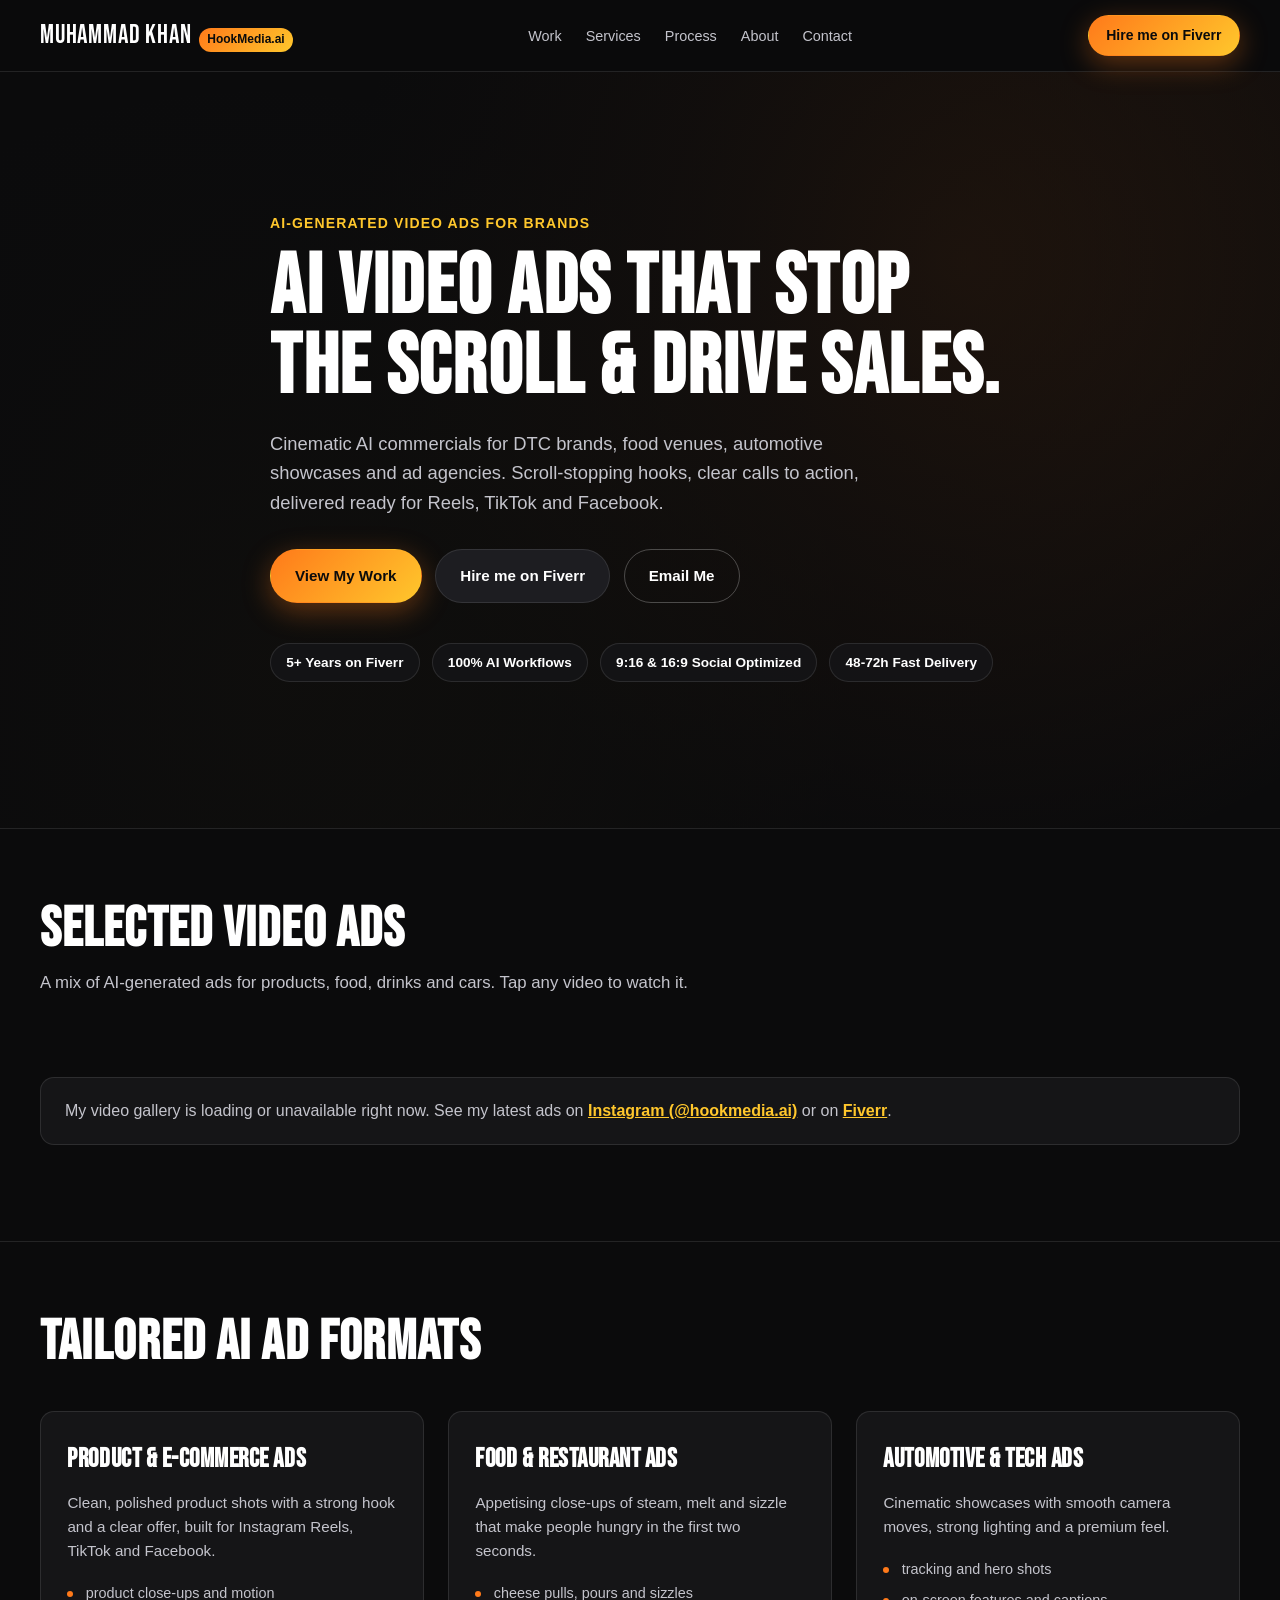
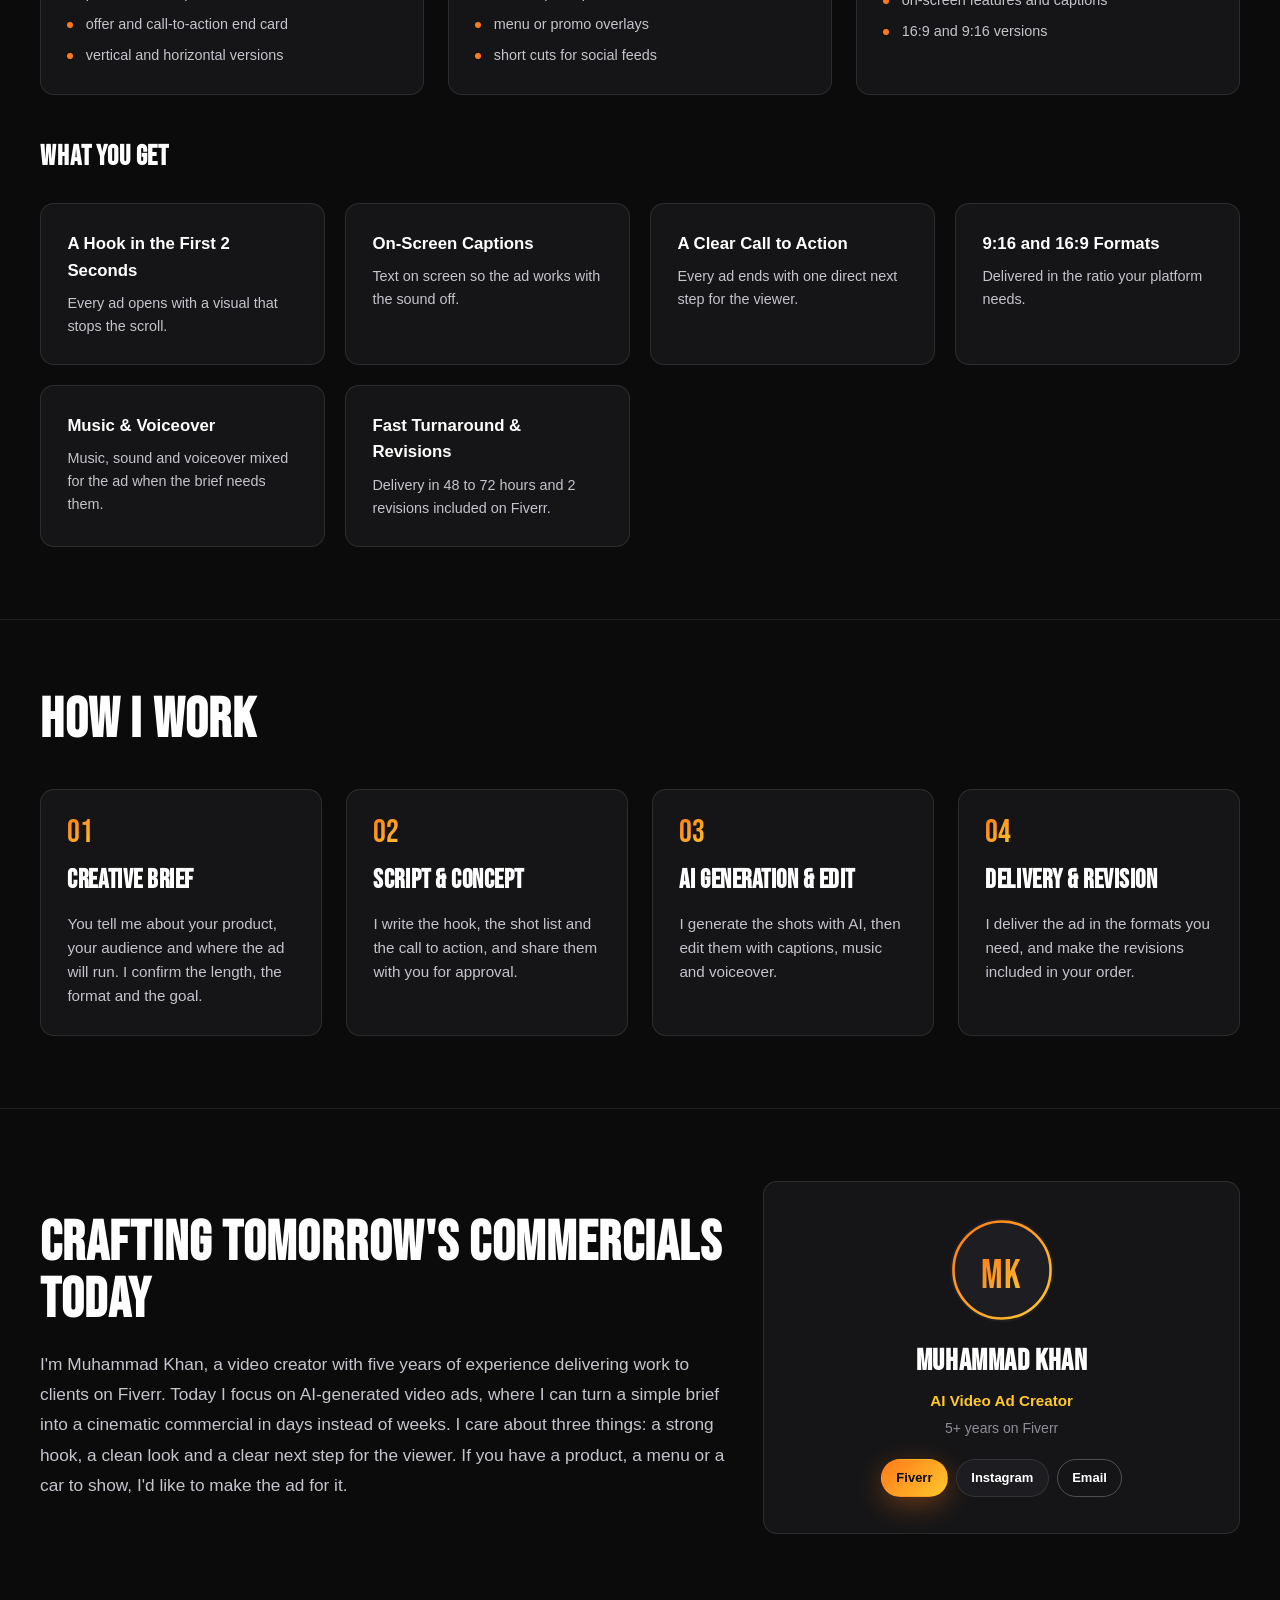
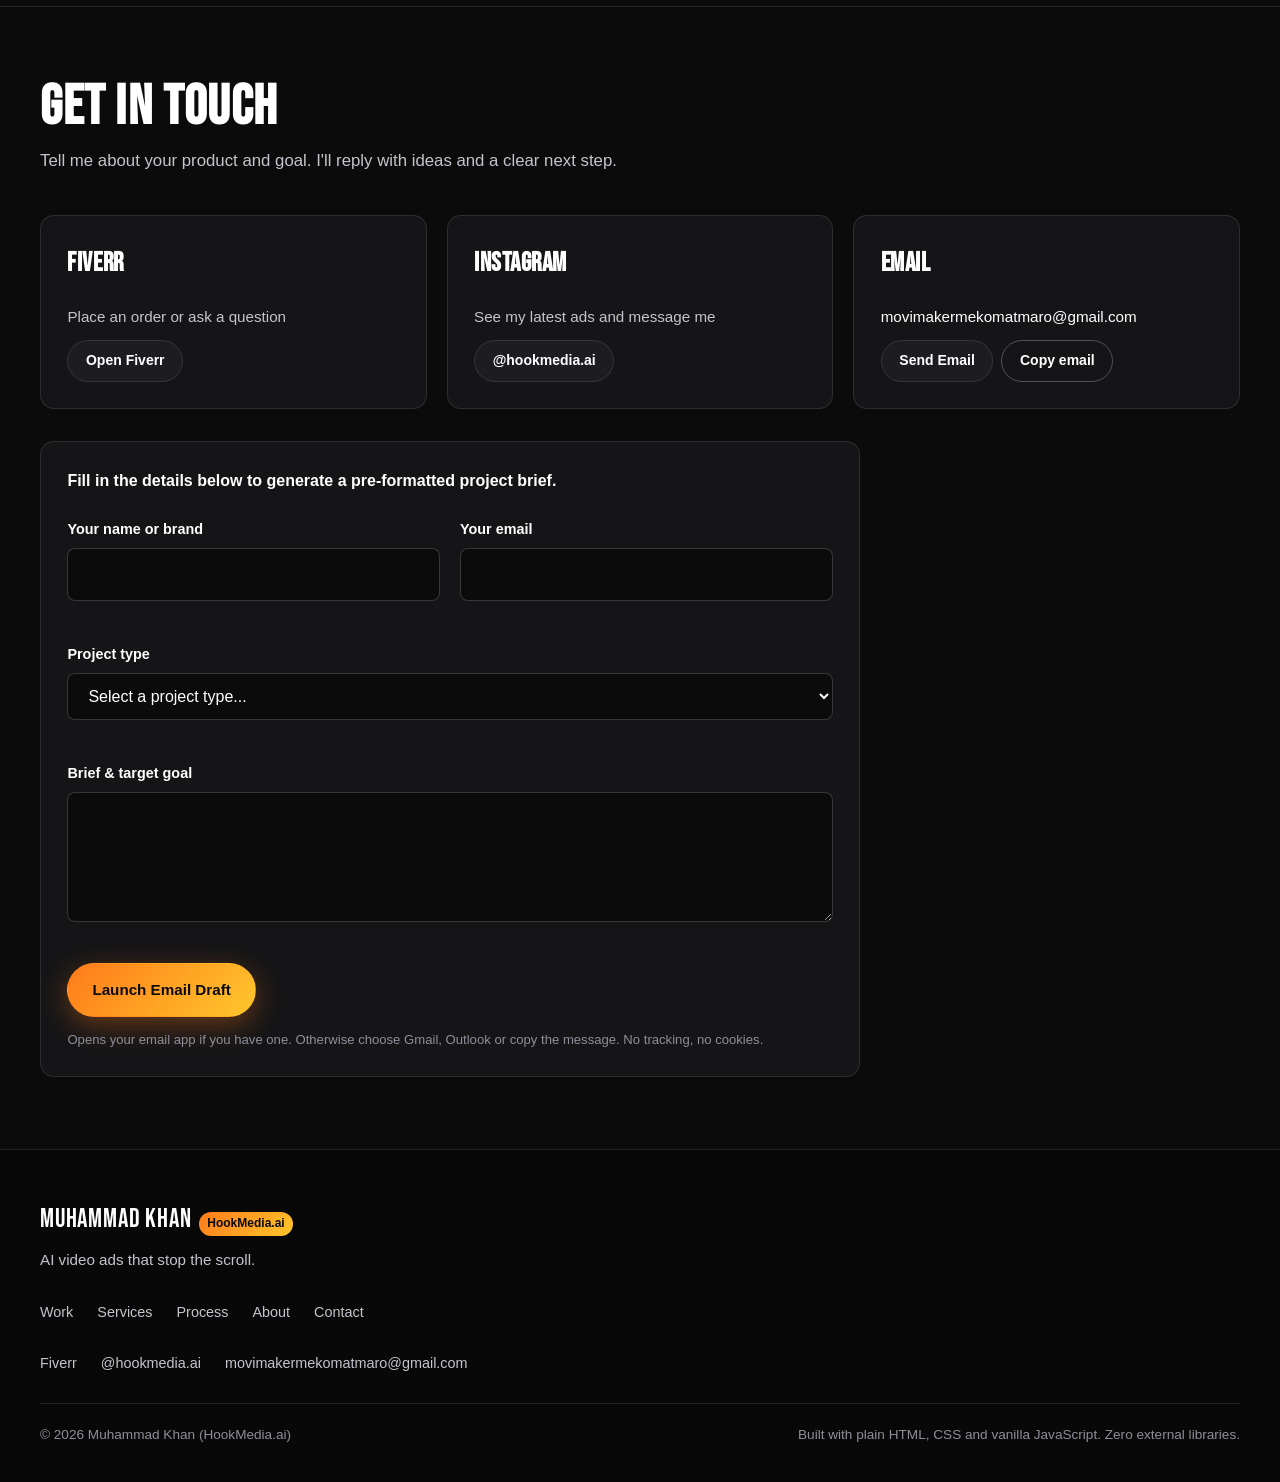
==== commit 241ad426: "Add files via upload" ====
--- a/index.html
+++ b/index.html
@@ -1,6 +1,7 @@
 <!DOCTYPE html>
 <html lang="en">
 <head>
+  <script>document.documentElement.classList.add('js');</script>
   <meta charset="UTF-8">
   <meta name="viewport" content="width=device-width, initial-scale=1.0">
   <title>Muhammad Khan | HookMedia.ai: AI Video Ads for Brands</title>
@@ -12,20 +13,25 @@
 
   <!-- Open Graph -->
   <meta property="og:type" content="website">
+  <meta property="og:site_name" content="HookMedia.ai">
+  <meta property="og:locale" content="en_US">
   <meta property="og:title" content="Muhammad Khan | HookMedia.ai: AI Video Ads for Brands">
   <meta property="og:description" content="Muhammad Khan creates AI video ads for e-commerce, food, automotive and tech brands, with 5 years on Fiverr.">
   <meta property="og:url" content="https://khan0431409.github.io/hookmedia-portfolio/">
   <meta property="og:image" content="https://khan0431409.github.io/hookmedia-portfolio/og-image.jpg">
+  <meta property="og:image:width" content="1200">
+  <meta property="og:image:height" content="630">
+  <meta property="og:image:alt" content="Muhammad Khan, HookMedia.ai: AI video ads">
 
   <!-- Twitter Card -->
   <meta name="twitter:card" content="summary_large_image">
   <meta name="twitter:title" content="Muhammad Khan | HookMedia.ai: AI Video Ads for Brands">
   <meta name="twitter:description" content="Muhammad Khan creates AI video ads for e-commerce, food, automotive and tech brands, with 5 years on Fiverr.">
   <meta name="twitter:image" content="https://khan0431409.github.io/hookmedia-portfolio/og-image.jpg">
+  <meta name="twitter:image:alt" content="Muhammad Khan, HookMedia.ai: AI video ads">
 
   <!-- Favicon -->
   <link rel="icon" type="image/svg+xml" href="favicon.svg">
-  <link rel="icon" type="image/svg+xml" href="data:image/svg+xml,%3Csvg xmlns='http://www.w3.org/2000/svg' viewBox='0 0 64 64'%3E%3Crect width='64' height='64' rx='14' fill='%230B0B0C'/%3E%3Cdefs%3E%3ClinearGradient id='g' x1='0' y1='0' x2='1' y2='1'%3E%3Cstop offset='0%25' stop-color='%23FF7A1A'/%3E%3Cstop offset='100%25' stop-color='%23FFC72C'/%3E%3C/linearGradient%3E%3C/defs%3E%3Ctext x='50%25' y='54%25' dominant-baseline='middle' text-anchor='middle' font-family='sans-serif' font-weight='900' font-size='28' fill='url(%23g)'%3EMK%3C/text%3E%3C/svg%3E">
 
   <!-- Google Fonts: Bebas Neue & Inter -->
   <link rel="preconnect" href="https://fonts.googleapis.com">
@@ -48,7 +54,7 @@
 
       <nav class="main-nav" id="main-nav" aria-label="Primary Navigation">
         <ul class="nav-list">
-          <li id="nav-featured-item"><a href="#featured-work" class="nav-link">Featured</a></li>
+          <li id="nav-featured-item" hidden><a href="#featured-work" class="nav-link">Featured</a></li>
           <li><a href="#work" class="nav-link">Work</a></li>
           <li><a href="#services" class="nav-link">Services</a></li>
           <li><a href="#process" class="nav-link">Process</a></li>
@@ -86,17 +92,15 @@
         <div class="hero-buttons">
           <a href="#work" class="btn btn-primary">View My Work</a>
           <a href="https://www.fiverr.com/s/em85mwj" target="_blank" rel="noopener noreferrer" class="btn btn-secondary">Hire me on Fiverr</a>
-          <a href="mailto:movimakermekomatmaro@gmail.com" class="btn btn-outline">Email Me</a>
-        </div>
-
-        <ul class="hero-badges" id="hero-badges" aria-label="Key highlights">
-          <!-- Rendered from HERO_BADGES in main.js -->
-        </ul>
-      </div>
-    </section>
-
-    <!-- Featured Project Section -->
-    <section id="featured-work" class="section featured-section reveal">
+          <a href="#contact" class="btn btn-outline">Email Me</a>
+        </div>
+
+        <ul class="hero-badges" id="hero-badges" aria-label="Key highlights"></ul>
+      </div>
+    </section>
+
+    <!-- Featured Project Section (starts hidden until a featured video resolves) -->
+    <section id="featured-work" class="section featured-section reveal" hidden>
       <div class="container">
         <div class="featured-header">
           <span class="badge" id="featured-badge">Concept ad</span>
@@ -122,7 +126,7 @@
 
           <div class="featured-actions">
             <a href="https://www.fiverr.com/s/em85mwj" target="_blank" rel="noopener noreferrer" class="btn btn-primary">Hire me for a similar ad</a>
-            <a href="mailto:movimakermekomatmaro@gmail.com" class="btn btn-outline">Email Me</a>
+            <a href="#contact" class="btn btn-outline">Email Me</a>
           </div>
         </div>
       </div>
@@ -135,6 +139,10 @@
           <h2 class="section-title">Selected Video Ads</h2>
           <p class="section-subtext">A mix of AI-generated ads for products, food, drinks and cars. Tap any video to watch it.</p>
         </div>
+
+        <noscript>
+          <p class="work-notice">Please enable JavaScript to watch my video ads, or see my work on <a href="https://www.instagram.com/hookmedia.ai/" target="_blank" rel="noopener noreferrer">Instagram (@hookmedia.ai)</a> and <a href="https://www.fiverr.com/s/em85mwj" target="_blank" rel="noopener noreferrer">Fiverr</a>.</p>
+        </noscript>
 
         <div class="filter-bar" role="group" aria-label="Filter video projects" id="filter-bar">
           <button type="button" class="filter-btn active" data-filter="all" id="filter-all">All Works (0)</button>
@@ -142,9 +150,7 @@
           <button type="button" class="filter-btn" data-filter="concept" id="filter-concept">Concept Ads (0)</button>
         </div>
 
-        <div class="work-grid" id="work-grid">
-          <!-- Cards rendered dynamically from PROJECTS in main.js -->
-        </div>
+        <div class="work-grid" id="work-grid"></div>
       </div>
     </section>
 
@@ -270,7 +276,6 @@
 
           <aside class="card profile-card" aria-label="Creator Profile">
             <div class="avatar-ring">
-              <!-- Inline SVG MK Monogram Avatar (replaceable by an <img> tag) -->
               <svg class="mk-avatar" viewBox="0 0 120 120" width="104" height="104" role="img" aria-label="MK monogram avatar">
                 <defs>
                   <linearGradient id="mk-grad" x1="0%" y1="0%" x2="100%" y2="100%">
@@ -385,6 +390,11 @@
               <a href="https://www.instagram.com/hookmedia.ai/" target="_blank" rel="noopener noreferrer" class="btn btn-outline btn-sm">Message me on Instagram</a>
               <a href="https://www.fiverr.com/s/em85mwj" target="_blank" rel="noopener noreferrer" class="btn btn-outline btn-sm">Message me on Fiverr</a>
             </div>
+
+            <div class="form-group send-preview-group">
+              <label for="send-preview" class="form-label">Full message preview</label>
+              <textarea id="send-preview" class="form-textarea send-preview-textarea" rows="7" readonly aria-label="Full message you can copy"></textarea>
+            </div>
           </div>
         </div>
       </div>
@@ -404,7 +414,7 @@
 
       <nav class="footer-nav" aria-label="Footer Navigation">
         <ul class="footer-links">
-          <li id="footer-featured-item"><a href="#featured-work">Featured</a></li>
+          <li id="footer-featured-item" hidden><a href="#featured-work">Featured</a></li>
           <li><a href="#work">Work</a></li>
           <li><a href="#services">Services</a></li>
           <li><a href="#process">Process</a></li>
--- a/style.css
+++ b/style.css
@@ -44,6 +44,7 @@
 
 html {
   scroll-behavior: smooth;
+  scroll-padding-top: calc(var(--header-height) + 8px);
   background-color: var(--bg-primary);
   color: var(--text-primary);
   font-family: var(--font-body);
@@ -591,6 +592,22 @@
   gap: 0.85rem;
 }
 
+.work-notice {
+  background-color: var(--bg-surface);
+  border: 1px solid var(--border-subtle);
+  border-radius: var(--radius-md);
+  padding: 1.25rem 1.5rem;
+  color: var(--text-secondary);
+  margin-bottom: var(--space-md);
+  grid-column: 1 / -1;
+}
+
+.work-notice a {
+  color: var(--accent-yellow);
+  text-decoration: underline;
+  font-weight: 600;
+}
+
 .filter-bar {
   display: flex;
   flex-wrap: wrap;
@@ -761,6 +778,21 @@
 .card-desc {
   color: var(--text-secondary);
   font-size: 0.925rem;
+}
+
+.card-retry-btn {
+  background: none;
+  border: none;
+  padding: 0;
+  text-align: left;
+  font-size: 0.82rem;
+  color: #FF8A80;
+  cursor: pointer;
+  text-decoration: underline;
+}
+
+.card-retry-btn:hover {
+  color: var(--accent-yellow);
 }
 
 .disclaimer-text {
@@ -1057,6 +1089,16 @@
   display: flex;
   flex-wrap: wrap;
   gap: 0.75rem;
+}
+
+.send-preview-group {
+  margin-top: 1.25rem;
+}
+
+.send-preview-textarea {
+  font-size: 0.875rem;
+  line-height: 1.55;
+  resize: vertical;
 }
 
 @media (max-width: 600px) {
@@ -1227,15 +1269,15 @@
   color: transparent;
 }
 
-.reveal {
+.js .reveal {
   opacity: 0;
   transform: translateY(18px);
   transition: opacity 0.55s ease, transform 0.55s ease;
 }
 
-.reveal.is-visible {
+.js .reveal.is-visible {
   opacity: 1;
-  transform: translateY(0);
+  transform: none;
 }
 
 @media (prefers-reduced-motion: reduce) {
@@ -1243,7 +1285,7 @@
     scroll-behavior: auto;
   }
 
-  .reveal {
+  .js .reveal {
     opacity: 1;
     transform: none;
     transition: none;
